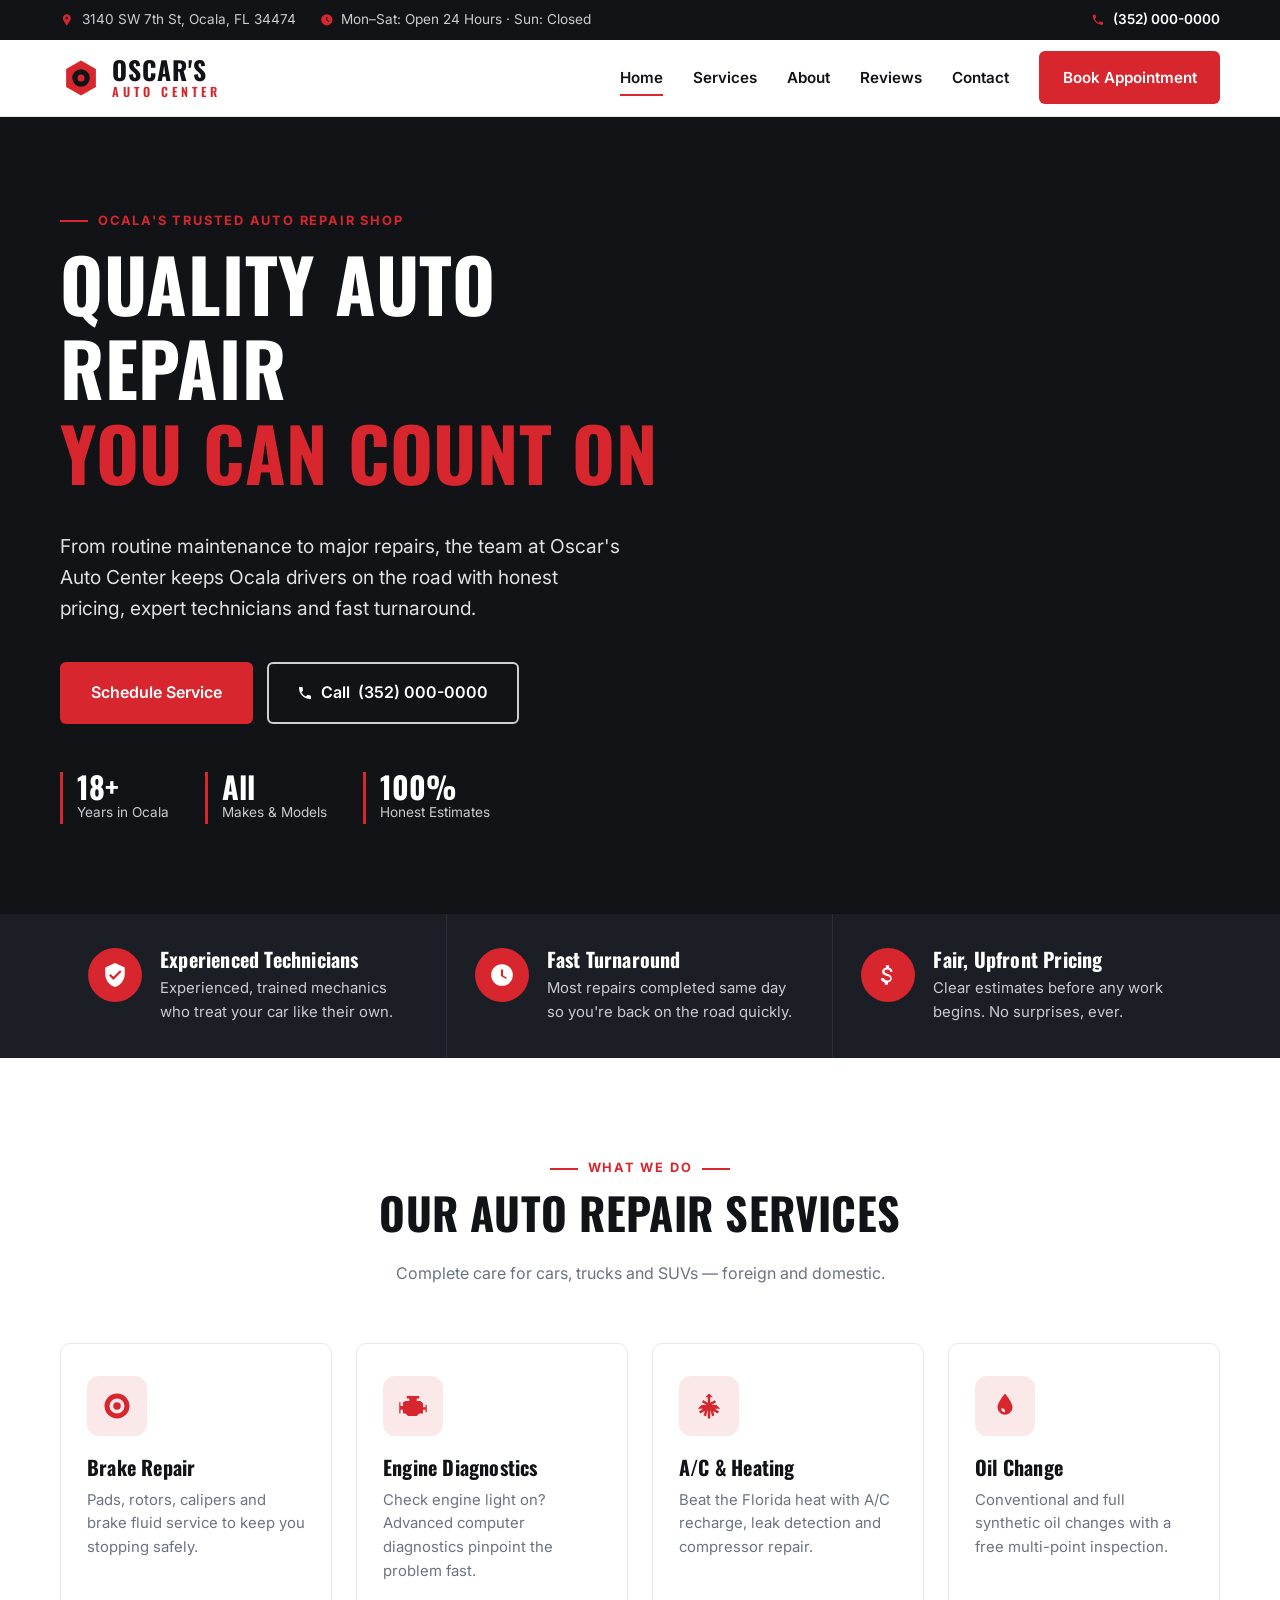
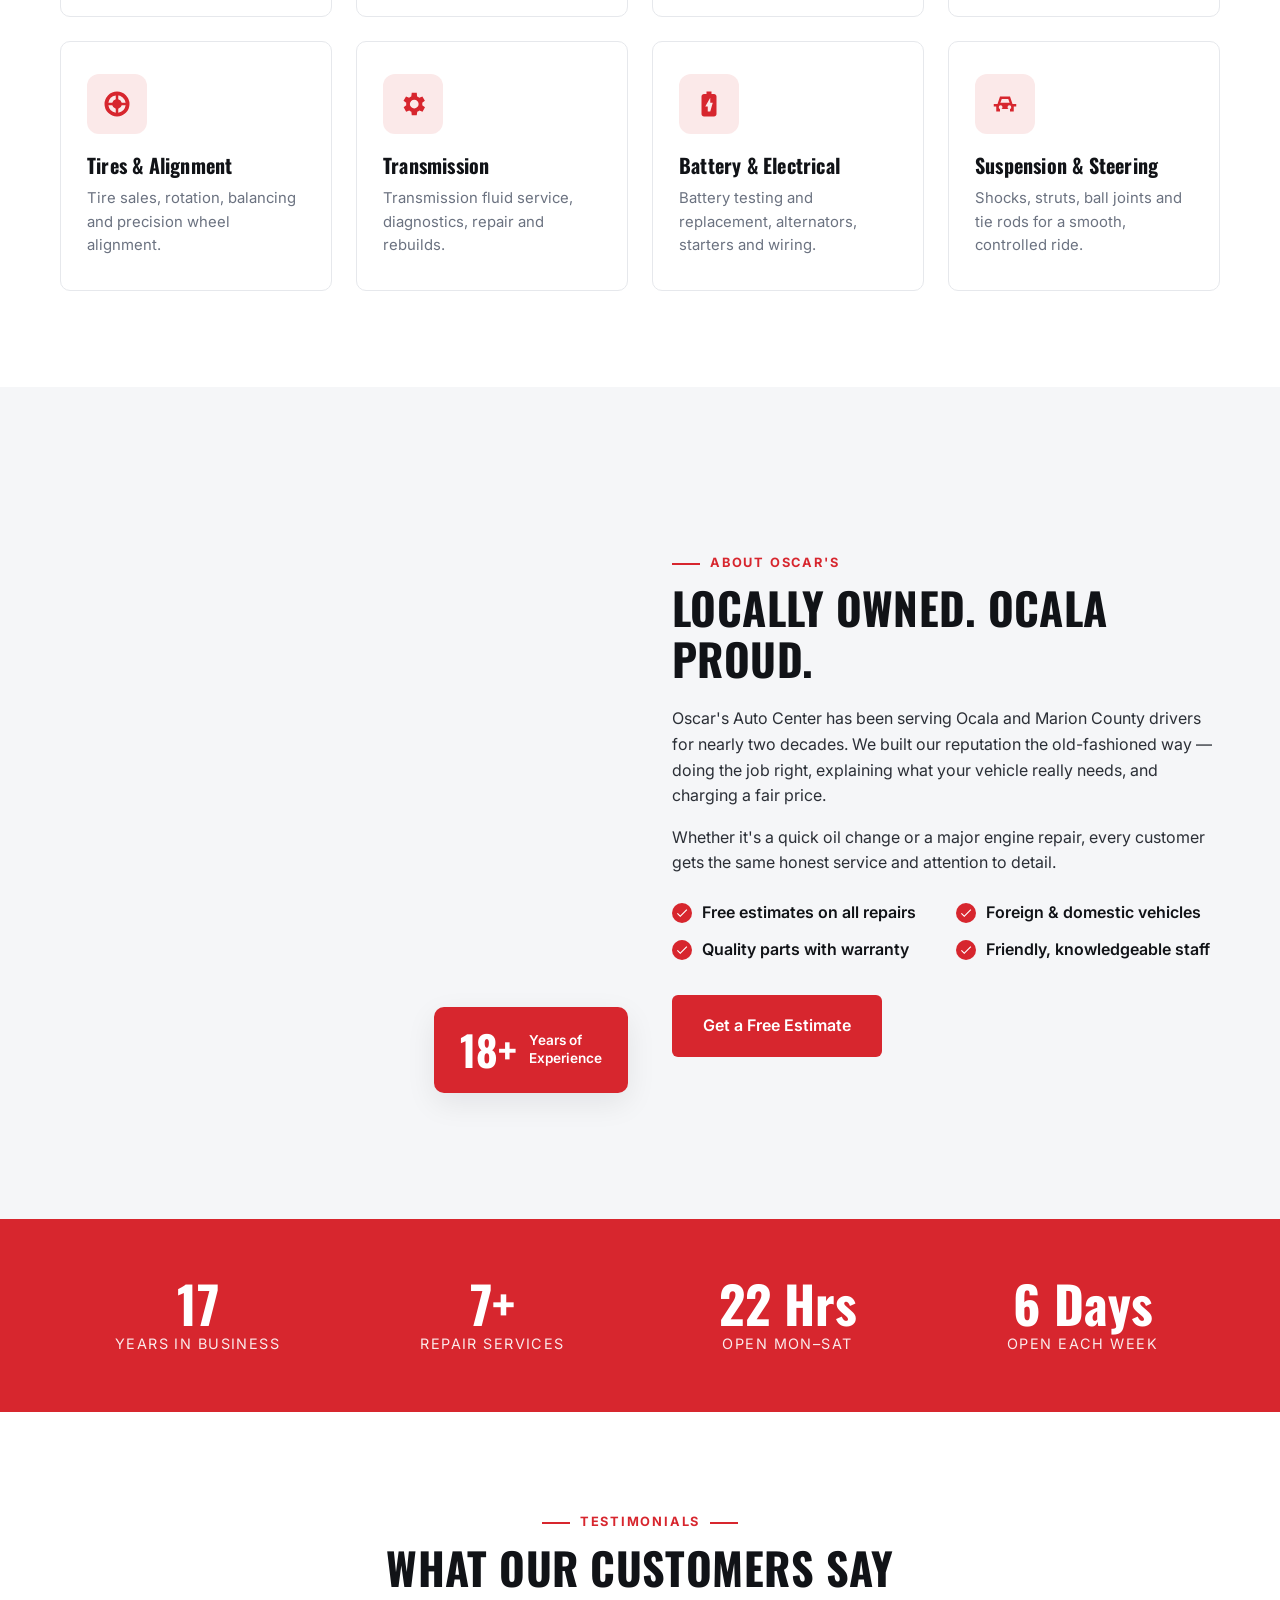
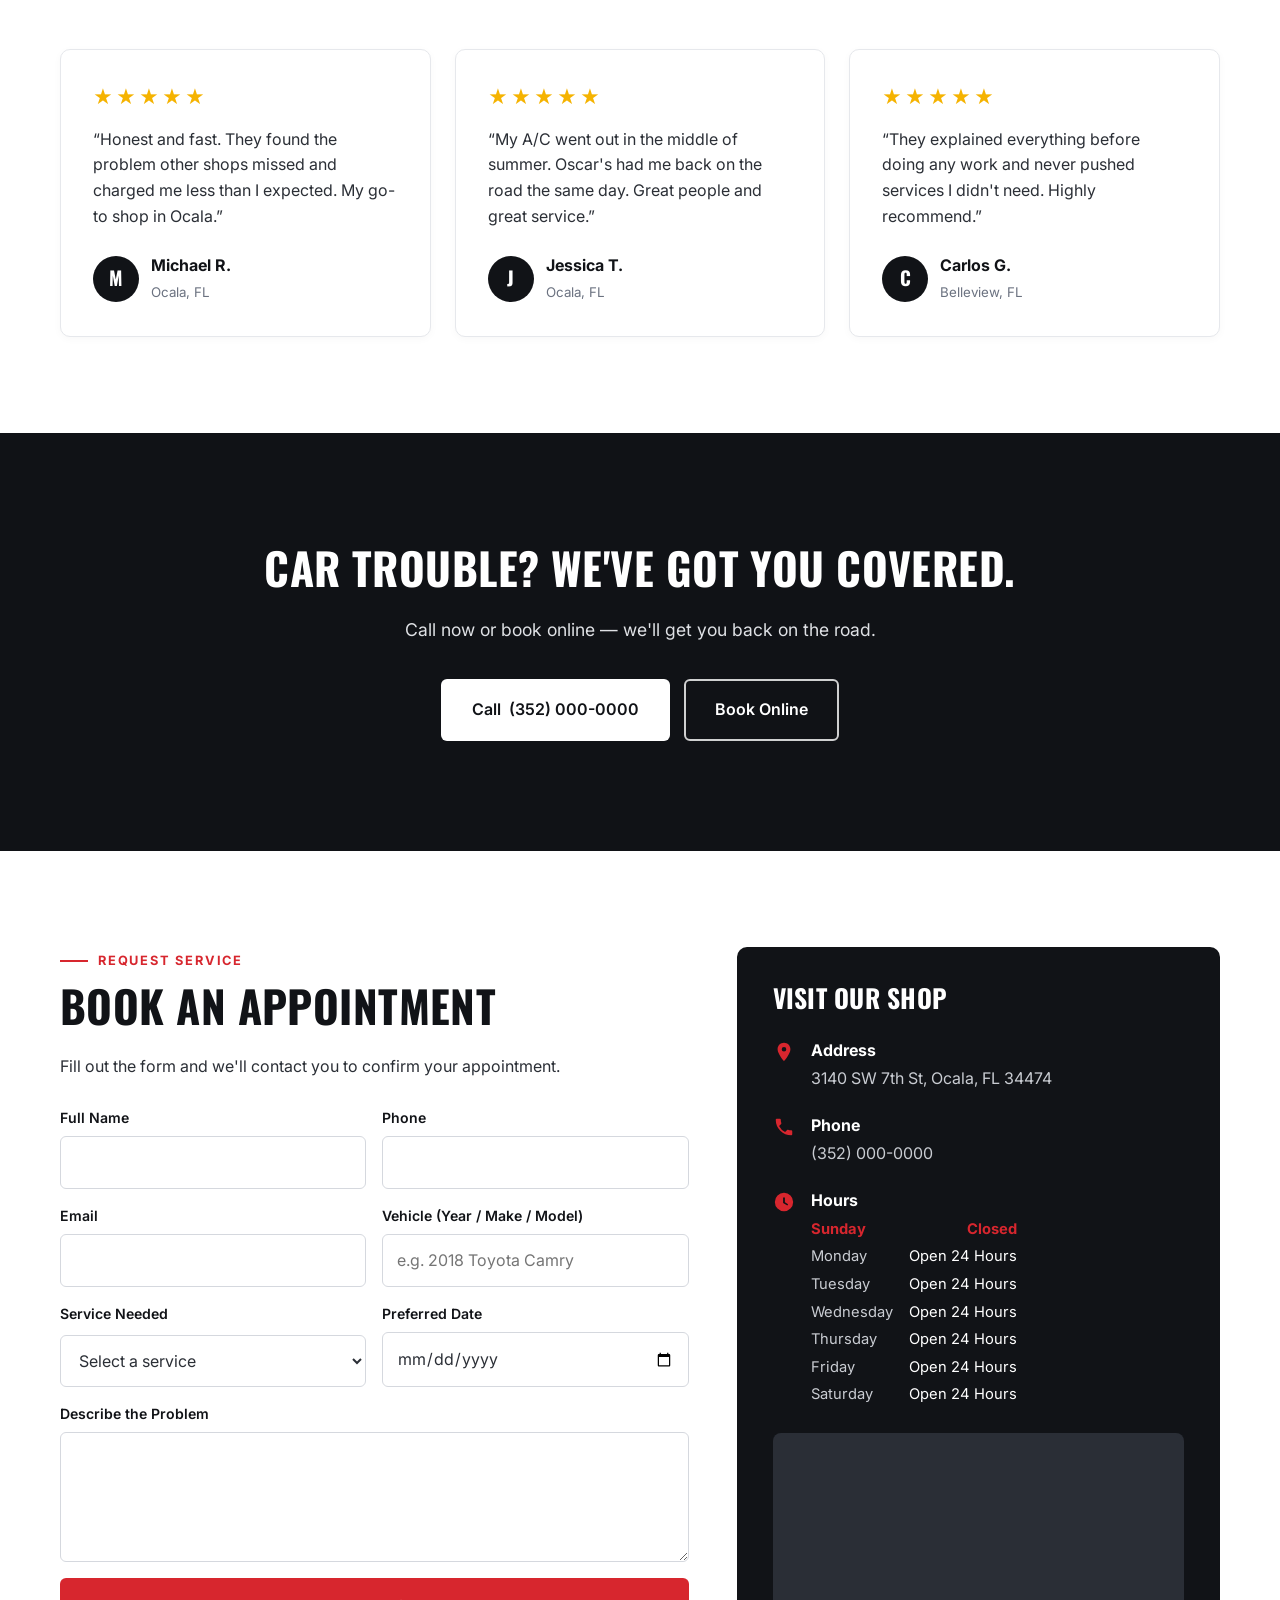
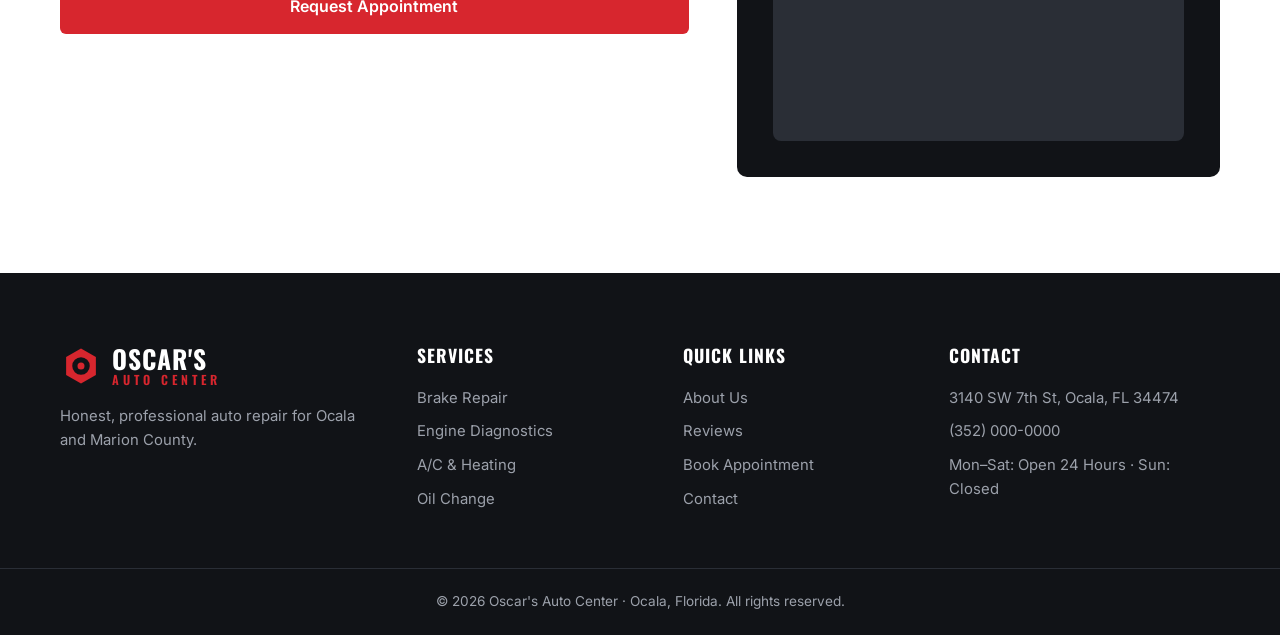
==== index.html @ 6bc4ceda "Add Oscar's Auto Center website Co-Authored-By: Claude Opus 5.5 <noreply@anthropic.com> Claude-Sessi" ====
<!doctype html>
<html lang="en">
<head>
  <meta charset="utf-8">
  <meta name="viewport" content="width=device-width, initial-scale=1, viewport-fit=cover">
  <title>Oscar's Auto Center | Auto Repair in Ocala, FL</title>
  <meta name="description" content="Oscar's Auto Center is Ocala, Florida's trusted auto repair shop. Brakes, engine diagnostics, A/C, oil changes, tires, transmissions and more. Honest pricing, fast turnaround.">
  <meta name="theme-color" content="#111317">
  <meta property="og:title" content="Oscar's Auto Center | Auto Repair in Ocala, FL">
  <meta property="og:description" content="Honest, fast, professional auto repair in Ocala, Florida.">
  <meta property="og:type" content="website">
  <link rel="icon" href="favicon.svg" type="image/svg+xml">
  <link rel="preconnect" href="https://fonts.googleapis.com">
  <link rel="preconnect" href="https://fonts.gstatic.com" crossorigin>
  <link href="https://fonts.googleapis.com/css2?family=Inter:wght@400;500;600;700&family=Oswald:wght@500;600;700&display=swap" rel="stylesheet">
  <link rel="stylesheet" href="styles.css">
</head>
<body>

  <!-- Top info bar -->
  <div class="topbar">
    <div class="container topbar__inner">
      <span class="topbar__item">
        <svg viewBox="0 0 24 24" aria-hidden="true"><path d="M12 2C8.1 2 5 5.1 5 9c0 5.2 7 13 7 13s7-7.8 7-13c0-3.9-3.1-7-7-7zm0 9.5a2.5 2.5 0 1 1 0-5 2.5 2.5 0 0 1 0 5z"/></svg>
        <span data-biz="address">3140 SW 7th St, Ocala, FL 34474</span>
      </span>
      <span class="topbar__item topbar__hours">
        <svg viewBox="0 0 24 24" aria-hidden="true"><path d="M12 2a10 10 0 1 0 0 20 10 10 0 0 0 0-20zm1 10.4 3.5 2.1-.8 1.3L11 13V7h2v5.4z"/></svg>
        <span data-biz="hoursShort">Mon–Sat: Open 24 Hours · Sun: Closed</span>
      </span>
      <a class="topbar__item topbar__phone" data-biz-href="tel" href="tel:+13520000000">
        <svg viewBox="0 0 24 24" aria-hidden="true"><path d="M6.6 10.8a15.1 15.1 0 0 0 6.6 6.6l2.2-2.2c.3-.3.7-.4 1-.2 1.1.4 2.3.6 3.6.6.6 0 1 .4 1 1V20c0 .6-.4 1-1 1A17 17 0 0 1 3 4c0-.6.4-1 1-1h3.5c.6 0 1 .4 1 1 0 1.3.2 2.5.6 3.6.1.3 0 .7-.2 1l-2.3 2.2z"/></svg>
        <span data-biz="phone">(352) 000-0000</span>
      </a>
    </div>
  </div>

  <!-- Header / Nav -->
  <header class="header" id="header">
    <div class="container header__inner">
      <a href="#home" class="logo" aria-label="Oscar's Auto Center home">
        <span class="logo__mark">
          <svg viewBox="0 0 48 48" aria-hidden="true"><path d="M24 4l17 9.8v20.4L24 44 7 34.2V13.8L24 4z" fill="currentColor"/><path d="M24 14a10 10 0 1 0 0 20 10 10 0 0 0 0-20zm0 6a4 4 0 1 1 0 8 4 4 0 0 1 0-8z" fill="#111317"/></svg>
        </span>
        <span class="logo__text">
          <strong>OSCAR'S</strong>
          <small>AUTO CENTER</small>
        </span>
      </a>

      <nav class="nav" id="nav" aria-label="Main">
        <a href="#home">Home</a>
        <a href="#services">Services</a>
        <a href="#about">About</a>
        <a href="#reviews">Reviews</a>
        <a href="#contact">Contact</a>
        <a href="#appointment" class="btn btn--primary nav__cta">Book Appointment</a>
      </nav>

      <button class="menu-toggle" id="menuToggle" aria-label="Open menu" aria-expanded="false" aria-controls="nav">
        <span></span><span></span><span></span>
      </button>
    </div>
  </header>

  <main>
    <!-- Hero -->
    <section class="hero" id="home">
      <picture class="hero__bg">
        <source media="(max-width: 640px)" srcset="https://images.unsplash.com/photo-1487754180451-c456f719a1fc?auto=format&fit=crop&w=900&h=1400&q=80 1x, https://images.unsplash.com/photo-1487754180451-c456f719a1fc?auto=format&fit=crop&w=1400&h=2100&q=80 2x">
        <img src="https://images.unsplash.com/photo-1487754180451-c456f719a1fc?auto=format&fit=crop&w=1920&q=80"
             srcset="https://images.unsplash.com/photo-1487754180451-c456f719a1fc?auto=format&fit=crop&w=1280&q=80 1280w, https://images.unsplash.com/photo-1487754180451-c456f719a1fc?auto=format&fit=crop&w=1920&q=80 1920w, https://images.unsplash.com/photo-1487754180451-c456f719a1fc?auto=format&fit=crop&w=2560&q=80 2560w"
             sizes="100vw" alt="Mechanic working on a car at Oscar's Auto Center" fetchpriority="high">
      </picture>
      <div class="hero__overlay"></div>
      <div class="container hero__content">
        <p class="eyebrow">Ocala's Trusted Auto Repair Shop</p>
        <h1>Quality Auto Repair<br><span>You Can Count On</span></h1>
        <p class="hero__lead">From routine maintenance to major repairs, the team at Oscar's Auto Center keeps Ocala drivers on the road with honest pricing, expert technicians and fast turnaround.</p>
        <div class="hero__actions">
          <a href="#appointment" class="btn btn--primary btn--lg">Schedule Service</a>
          <a href="tel:+13520000000" data-biz-href="tel" class="btn btn--outline btn--lg">
            <svg viewBox="0 0 24 24" aria-hidden="true"><path d="M6.6 10.8a15.1 15.1 0 0 0 6.6 6.6l2.2-2.2c.3-.3.7-.4 1-.2 1.1.4 2.3.6 3.6.6.6 0 1 .4 1 1V20c0 .6-.4 1-1 1A17 17 0 0 1 3 4c0-.6.4-1 1-1h3.5c.6 0 1 .4 1 1 0 1.3.2 2.5.6 3.6.1.3 0 .7-.2 1l-2.3 2.2z"/></svg>
            Call <span data-biz="phone">(352) 000-0000</span>
          </a>
        </div>
        <ul class="hero__badges">
          <li><strong>18+</strong><span>Years in Ocala</span></li>
          <li><strong>All</strong><span>Makes &amp; Models</span></li>
          <li><strong>100%</strong><span>Honest Estimates</span></li>
        </ul>
      </div>
    </section>

    <!-- Feature strip -->
    <section class="features">
      <div class="container features__grid">
        <div class="feature">
          <div class="feature__icon"><svg viewBox="0 0 24 24"><path d="M12 1 3 5v6c0 5.5 3.8 10.7 9 12 5.2-1.3 9-6.5 9-12V5l-9-4zm-1.5 15.5-4-4 1.4-1.4 2.6 2.6 6.1-6.1 1.4 1.4-7.5 7.5z"/></svg></div>
          <div><h3>Experienced Technicians</h3><p>Experienced, trained mechanics who treat your car like their own.</p></div>
        </div>
        <div class="feature">
          <div class="feature__icon"><svg viewBox="0 0 24 24"><path d="M12 2a10 10 0 1 0 0 20 10 10 0 0 0 0-20zm1 10.4 3.5 2.1-.8 1.3L11 13V7h2v5.4z"/></svg></div>
          <div><h3>Fast Turnaround</h3><p>Most repairs completed same day so you're back on the road quickly.</p></div>
        </div>
        <div class="feature">
          <div class="feature__icon"><svg viewBox="0 0 24 24"><path d="M11.8 10.9c-2.3-.6-3-1.2-3-2.1 0-1.1 1-1.9 2.7-1.9 1.8 0 2.4.8 2.5 2.1h2.2c-.1-1.7-1.1-3.3-3.2-3.8V3h-3v2.2c-1.9.4-3.5 1.7-3.5 3.6 0 2.3 1.9 3.5 4.7 4.1 2.5.6 3 1.5 3 2.4 0 .7-.5 1.8-2.7 1.8-2.1 0-2.9-.9-3-2.1H5.3c.1 2.2 1.8 3.5 3.7 3.9V21h3v-2.1c1.9-.4 3.5-1.5 3.5-3.6 0-2.8-2.4-3.8-4.7-4.4z"/></svg></div>
          <div><h3>Fair, Upfront Pricing</h3><p>Clear estimates before any work begins. No surprises, ever.</p></div>
        </div>
      </div>
    </section>

    <!-- Services -->
    <section class="section" id="services">
      <div class="container">
        <div class="section__head">
          <p class="eyebrow">What We Do</p>
          <h2>Our Auto Repair Services</h2>
          <p>Complete care for cars, trucks and SUVs — foreign and domestic.</p>
        </div>

        <div class="services">
          <article class="service">
            <div class="service__icon"><svg viewBox="0 0 24 24"><path d="M12 2a10 10 0 1 0 0 20 10 10 0 0 0 0-20zm0 4a6 6 0 1 1 0 12 6 6 0 0 1 0-12zm0 3a3 3 0 1 0 0 6 3 3 0 0 0 0-6z"/></svg></div>
            <h3>Brake Repair</h3>
            <p>Pads, rotors, calipers and brake fluid service to keep you stopping safely.</p>
          </article>
          <article class="service">
            <div class="service__icon"><svg viewBox="0 0 24 24"><path d="M7 4h10v2h-2v2h3l2 2v3h2v-2h1v6h-1v-2h-2v3h-3l-2 2H8l-2-2H4v-3H2v3H1V9h1v3h2V9l2-1h3V6H7V4z"/></svg></div>
            <h3>Engine Diagnostics</h3>
            <p>Check engine light on? Advanced computer diagnostics pinpoint the problem fast.</p>
          </article>
          <article class="service">
            <div class="service__icon"><svg viewBox="0 0 24 24"><path d="M12 2 9 5h2v4.3L7.3 7.2 6.3 9l3.7 2.1H6l-3 3h4.3L4 16.3l1 1.7 3.7-2.1-1 3.7 1.9.5 1.4-5.2V22h2v-7.1l1.4 5.2 1.9-.5-1-3.7 3.7 2.1 1-1.7-3.3-2.2H21l-3-3h-4l3.7-2.1-1-1.7L13 9.3V5h2l-3-3z"/></svg></div>
            <h3>A/C &amp; Heating</h3>
            <p>Beat the Florida heat with A/C recharge, leak detection and compressor repair.</p>
          </article>
          <article class="service">
            <div class="service__icon"><svg viewBox="0 0 24 24"><path d="M12 2s-6 7-6 11a6 6 0 0 0 12 0c0-4-6-11-6-11zm0 15a3 3 0 0 1-3-3h2a1 1 0 0 0 1 1v2z"/></svg></div>
            <h3>Oil Change</h3>
            <p>Conventional and full synthetic oil changes with a free multi-point inspection.</p>
          </article>
          <article class="service">
            <div class="service__icon"><svg viewBox="0 0 24 24"><path d="M12 2a10 10 0 1 0 0 20 10 10 0 0 0 0-20zm0 3a7 7 0 0 1 6.9 6h-3.1a4 4 0 0 0-2.8-2.8V5.1L12 5zm-1 .1v3.1A4 4 0 0 0 8.2 11H5.1A7 7 0 0 1 11 5.1zM5.1 13h3.1a4 4 0 0 0 2.8 2.8v3.1A7 7 0 0 1 5.1 13zm7.9 5.9v-3.1a4 4 0 0 0 2.8-2.8h3.1a7 7 0 0 1-5.9 5.9z"/></svg></div>
            <h3>Tires &amp; Alignment</h3>
            <p>Tire sales, rotation, balancing and precision wheel alignment.</p>
          </article>
          <article class="service">
            <div class="service__icon"><svg viewBox="0 0 24 24"><path d="M19.4 13a7.6 7.6 0 0 0 0-2l2.1-1.6-2-3.5-2.5 1a7.4 7.4 0 0 0-1.7-1L15 3h-4l-.4 2.9c-.6.3-1.2.6-1.7 1l-2.5-1-2 3.5L6.6 11a7.6 7.6 0 0 0 0 2l-2.1 1.6 2 3.5 2.5-1c.5.4 1.1.7 1.7 1L11 21h4l.4-2.9c.6-.3 1.2-.6 1.7-1l2.5 1 2-3.5-2.2-1.6zM13 15.5a3.5 3.5 0 1 1 0-7 3.5 3.5 0 0 1 0 7z"/></svg></div>
            <h3>Transmission</h3>
            <p>Transmission fluid service, diagnostics, repair and rebuilds.</p>
          </article>
          <article class="service">
            <div class="service__icon"><svg viewBox="0 0 24 24"><path d="M16 4h-2V2h-4v2H8C6.9 4 6 4.9 6 6v14c0 1.1.9 2 2 2h8c1.1 0 2-.9 2-2V6c0-1.1-.9-2-2-2zm-3 14h-2v-4H9l4-7v4h2l-2 7z"/></svg></div>
            <h3>Battery &amp; Electrical</h3>
            <p>Battery testing and replacement, alternators, starters and wiring.</p>
          </article>
          <article class="service">
            <div class="service__icon"><svg viewBox="0 0 24 24"><path d="M3 12h3l2-6h8l2 6h3v2h-2v4h-3v-2H8v2H5v-4H3v-2zm5.5 1a1.5 1.5 0 1 0 0 3 1.5 1.5 0 0 0 0-3zm7 0a1.5 1.5 0 1 0 0 3 1.5 1.5 0 0 0 0-3zM9.4 8 8.3 11h7.4l-1.1-3H9.4z"/></svg></div>
            <h3>Suspension &amp; Steering</h3>
            <p>Shocks, struts, ball joints and tie rods for a smooth, controlled ride.</p>
          </article>
        </div>
      </div>
    </section>

    <!-- About -->
    <section class="section section--dark" id="about">
      <div class="container about">
        <div class="about__media">
          <img src="https://images.unsplash.com/photo-1486262715619-67b85e0b08d3?auto=format&fit=crop&w=1200&h=1400&q=80"
               srcset="https://images.unsplash.com/photo-1486262715619-67b85e0b08d3?auto=format&fit=crop&w=700&h=820&q=80 700w, https://images.unsplash.com/photo-1486262715619-67b85e0b08d3?auto=format&fit=crop&w=1200&h=1400&q=80 1200w"
               sizes="(max-width: 900px) 100vw, 50vw" alt="Technician inspecting an engine" loading="lazy" width="1200" height="1400">
          <div class="about__badge"><strong>18+</strong><span>Years of<br>Experience</span></div>
        </div>
        <div class="about__text">
          <p class="eyebrow">About Oscar's</p>
          <h2>Locally Owned. Ocala Proud.</h2>
          <p>Oscar's Auto Center has been serving Ocala and Marion County drivers for nearly two decades. We built our reputation the old-fashioned way — doing the job right, explaining what your vehicle really needs, and charging a fair price.</p>
          <p>Whether it's a quick oil change or a major engine repair, every customer gets the same honest service and attention to detail.</p>
          <ul class="checklist">
            <li>Free estimates on all repairs</li>
            <li>Foreign &amp; domestic vehicles</li>
            <li>Quality parts with warranty</li>
            <li>Friendly, knowledgeable staff</li>
          </ul>
          <a href="#appointment" class="btn btn--primary btn--lg">Get a Free Estimate</a>
        </div>
      </div>
    </section>

    <!-- Stats -->
    <section class="stats">
      <div class="container stats__grid">
        <div class="stat"><strong data-count="18">0</strong><span>Years in Business</span></div>
        <div class="stat"><strong data-count="8" data-suffix="+">0</strong><span>Repair Services</span></div>
        <div class="stat"><strong data-count="24" data-suffix=" Hrs">0</strong><span>Open Mon–Sat</span></div>
        <div class="stat"><strong data-count="6" data-suffix=" Days">0</strong><span>Open Each Week</span></div>
      </div>
    </section>

    <!-- Reviews -->
    <section class="section" id="reviews">
      <div class="container">
        <div class="section__head">
          <p class="eyebrow">Testimonials</p>
          <h2>What Our Customers Say</h2>
        </div>
        <!-- PLACEHOLDER REVIEWS: replace with real customer reviews (e.g. copied from Google) before launch -->
        <div class="reviews">
          <figure class="review">
            <div class="stars" aria-label="5 out of 5 stars">★★★★★</div>
            <blockquote>“Honest and fast. They found the problem other shops missed and charged me less than I expected. My go-to shop in Ocala.”</blockquote>
            <figcaption><span class="avatar">M</span><div><strong>Michael R.</strong><small>Ocala, FL</small></div></figcaption>
          </figure>
          <figure class="review">
            <div class="stars" aria-label="5 out of 5 stars">★★★★★</div>
            <blockquote>“My A/C went out in the middle of summer. Oscar's had me back on the road the same day. Great people and great service.”</blockquote>
            <figcaption><span class="avatar">J</span><div><strong>Jessica T.</strong><small>Ocala, FL</small></div></figcaption>
          </figure>
          <figure class="review">
            <div class="stars" aria-label="5 out of 5 stars">★★★★★</div>
            <blockquote>“They explained everything before doing any work and never pushed services I didn't need. Highly recommend.”</blockquote>
            <figcaption><span class="avatar">C</span><div><strong>Carlos G.</strong><small>Belleview, FL</small></div></figcaption>
          </figure>
        </div>
      </div>
    </section>

    <!-- CTA banner -->
    <section class="cta">
      <img class="cta__bg" src="https://images.unsplash.com/photo-1503376780353-7e6692767b70?auto=format&fit=crop&w=1920&q=80"
           srcset="https://images.unsplash.com/photo-1503376780353-7e6692767b70?auto=format&fit=crop&w=800&h=900&q=80 800w, https://images.unsplash.com/photo-1503376780353-7e6692767b70?auto=format&fit=crop&w=1920&q=80 1920w"
           sizes="100vw" alt="" loading="lazy">
      <div class="cta__overlay"></div>
      <div class="container cta__content">
        <h2>Car Trouble? We've Got You Covered.</h2>
        <p>Call now or book online — we'll get you back on the road.</p>
        <div class="hero__actions">
          <a href="tel:+13520000000" data-biz-href="tel" class="btn btn--light btn--lg">Call <span data-biz="phone">(352) 000-0000</span></a>
          <a href="#appointment" class="btn btn--outline btn--lg">Book Online</a>
        </div>
      </div>
    </section>

    <!-- Appointment + Contact -->
    <section class="section" id="appointment">
      <div class="container contact">
        <div class="contact__form-wrap">
          <p class="eyebrow">Request Service</p>
          <h2>Book an Appointment</h2>
          <p>Fill out the form and we'll contact you to confirm your appointment.</p>
          <form class="form" id="apptForm" novalidate>
            <div class="form__row">
              <label>Full Name<input type="text" name="name" autocomplete="name" required></label>
              <label>Phone<input type="tel" name="phone" autocomplete="tel" inputmode="tel" required></label>
            </div>
            <div class="form__row">
              <label>Email<input type="email" name="email" autocomplete="email"></label>
              <label>Vehicle (Year / Make / Model)<input type="text" name="vehicle" placeholder="e.g. 2018 Toyota Camry"></label>
            </div>
            <div class="form__row">
              <label>Service Needed
                <select name="service" required>
                  <option value="">Select a service</option>
                  <option>Brake Repair</option>
                  <option>Engine Diagnostics</option>
                  <option>A/C &amp; Heating</option>
                  <option>Oil Change</option>
                  <option>Tires &amp; Alignment</option>
                  <option>Transmission</option>
                  <option>Battery &amp; Electrical</option>
                  <option>Suspension &amp; Steering</option>
                  <option>Other</option>
                </select>
              </label>
              <label>Preferred Date<input type="date" name="date"></label>
            </div>
            <label>Describe the Problem<textarea name="message" rows="4"></textarea></label>
            <button type="submit" class="btn btn--primary btn--lg btn--block">Request Appointment</button>
            <p class="form__note" id="formNote" role="status"></p>
          </form>
        </div>

        <aside class="contact__info" id="contact">
          <h3>Visit Our Shop</h3>
          <ul class="info-list">
            <li>
              <svg viewBox="0 0 24 24" aria-hidden="true"><path d="M12 2C8.1 2 5 5.1 5 9c0 5.2 7 13 7 13s7-7.8 7-13c0-3.9-3.1-7-7-7zm0 9.5a2.5 2.5 0 1 1 0-5 2.5 2.5 0 0 1 0 5z"/></svg>
              <div><strong>Address</strong><a data-biz-href="map" href="https://maps.google.com/?q=3140+SW+7th+St+Ocala+FL+34474" target="_blank" rel="noopener"><span data-biz="address">3140 SW 7th St, Ocala, FL 34474</span></a></div>
            </li>
            <li>
              <svg viewBox="0 0 24 24" aria-hidden="true"><path d="M6.6 10.8a15.1 15.1 0 0 0 6.6 6.6l2.2-2.2c.3-.3.7-.4 1-.2 1.1.4 2.3.6 3.6.6.6 0 1 .4 1 1V20c0 .6-.4 1-1 1A17 17 0 0 1 3 4c0-.6.4-1 1-1h3.5c.6 0 1 .4 1 1 0 1.3.2 2.5.6 3.6.1.3 0 .7-.2 1l-2.3 2.2z"/></svg>
              <div><strong>Phone</strong><a data-biz-href="tel" href="tel:+13520000000"><span data-biz="phone">(352) 000-0000</span></a></div>
            </li>
            <li>
              <svg viewBox="0 0 24 24" aria-hidden="true"><path d="M12 2a10 10 0 1 0 0 20 10 10 0 0 0 0-20zm1 10.4 3.5 2.1-.8 1.3L11 13V7h2v5.4z"/></svg>
              <div>
                <strong>Hours</strong>
                <table class="hours" id="hoursTable"></table>
              </div>
            </li>
          </ul>
          <div class="map">
            <iframe id="mapFrame" title="Map to Oscar's Auto Center" loading="lazy" referrerpolicy="no-referrer-when-downgrade"
              src="https://maps.google.com/maps?q=3140%20SW%207th%20St%2C%20Ocala%2C%20FL%2034474&z=15&output=embed"></iframe>
          </div>
        </aside>
      </div>
    </section>
  </main>

  <footer class="footer">
    <div class="container footer__grid">
      <div>
        <a href="#home" class="logo logo--footer">
          <span class="logo__mark"><svg viewBox="0 0 48 48" aria-hidden="true"><path d="M24 4l17 9.8v20.4L24 44 7 34.2V13.8L24 4z" fill="currentColor"/><path d="M24 14a10 10 0 1 0 0 20 10 10 0 0 0 0-20zm0 6a4 4 0 1 1 0 8 4 4 0 0 1 0-8z" fill="#111317"/></svg></span>
          <span class="logo__text"><strong>OSCAR'S</strong><small>AUTO CENTER</small></span>
        </a>
        <p>Honest, professional auto repair for Ocala and Marion County.</p>
      </div>
      <div>
        <h4>Services</h4>
        <ul>
          <li><a href="#services">Brake Repair</a></li>
          <li><a href="#services">Engine Diagnostics</a></li>
          <li><a href="#services">A/C &amp; Heating</a></li>
          <li><a href="#services">Oil Change</a></li>
        </ul>
      </div>
      <div>
        <h4>Quick Links</h4>
        <ul>
          <li><a href="#about">About Us</a></li>
          <li><a href="#reviews">Reviews</a></li>
          <li><a href="#appointment">Book Appointment</a></li>
          <li><a href="#contact">Contact</a></li>
        </ul>
      </div>
      <div>
        <h4>Contact</h4>
        <ul>
          <li><span data-biz="address">3140 SW 7th St, Ocala, FL 34474</span></li>
          <li><a data-biz-href="tel" href="tel:+13520000000"><span data-biz="phone">(352) 000-0000</span></a></li>
          <li><span data-biz="hoursShort">Mon–Sat: Open 24 Hours · Sun: Closed</span></li>
        </ul>
      </div>
    </div>
    <div class="footer__bottom">
      <div class="container">© <span id="year"></span> Oscar's Auto Center · Ocala, Florida. All rights reserved.</div>
    </div>
  </footer>

  <!-- Mobile sticky action bar -->
  <div class="mobile-bar">
    <a href="tel:+13520000000" data-biz-href="tel" class="mobile-bar__btn mobile-bar__btn--call">
      <svg viewBox="0 0 24 24" aria-hidden="true"><path d="M6.6 10.8a15.1 15.1 0 0 0 6.6 6.6l2.2-2.2c.3-.3.7-.4 1-.2 1.1.4 2.3.6 3.6.6.6 0 1 .4 1 1V20c0 .6-.4 1-1 1A17 17 0 0 1 3 4c0-.6.4-1 1-1h3.5c.6 0 1 .4 1 1 0 1.3.2 2.5.6 3.6.1.3 0 .7-.2 1l-2.3 2.2z"/></svg>
      Call Now
    </a>
    <a href="#appointment" class="mobile-bar__btn mobile-bar__btn--book">Book Service</a>
  </div>

  <script src="script.js"></script>
</body>
</html>
---- styles.css ----
:root {
  --red: #d7262e;
  --red-dark: #b01c23;
  --ink: #111317;
  --ink-2: #1b1e24;
  --ink-3: #2a2e36;
  --text: #2b2f36;
  --muted: #6b7280;
  --line: #e6e8ec;
  --bg: #ffffff;
  --bg-alt: #f5f6f8;
  --radius: 10px;
  --shadow: 0 10px 30px rgba(17, 19, 23, .08);
  --font: "Inter", system-ui, -apple-system, "Segoe UI", Roboto, sans-serif;
  --display: "Oswald", "Arial Narrow", Impact, sans-serif;
  --header-h: 76px;
}

*, *::before, *::after { box-sizing: border-box; }
html { scroll-behavior: smooth; scroll-padding-top: var(--header-h); -webkit-text-size-adjust: 100%; }
body { margin: 0; font-family: var(--font); color: var(--text); background: var(--bg); line-height: 1.6; font-size: 16px; overflow-x: hidden; }
img { display: block; max-width: 100%; height: auto; }
a { color: inherit; text-decoration: none; }
h1, h2, h3, h4 { font-family: var(--display); color: var(--ink); line-height: 1.15; margin: 0 0 .5em; letter-spacing: .01em; }
h2 { font-size: clamp(1.9rem, 4vw, 2.75rem); text-transform: uppercase; }
h3 { font-size: 1.25rem; }
p { margin: 0 0 1em; }
svg { width: 1em; height: 1em; fill: currentColor; flex-shrink: 0; }

.container { width: 100%; max-width: 1200px; margin: 0 auto; padding: 0 20px; }

/* Buttons */
.btn { display: inline-flex; align-items: center; justify-content: center; gap: .5em; padding: .8em 1.4em; border-radius: 6px; font-weight: 600; font-size: .95rem; border: 2px solid transparent; cursor: pointer; transition: background .2s, color .2s, border-color .2s, transform .2s; white-space: nowrap; font-family: var(--font); }
.btn:hover { transform: translateY(-1px); }
.btn--lg { padding: 1em 1.8em; font-size: 1rem; }
.btn--block { width: 100%; }
.btn--primary { background: var(--red); color: #fff; }
.btn--primary:hover { background: var(--red-dark); }
.btn--outline { border-color: rgba(255,255,255,.8); color: #fff; }
.btn--outline:hover { background: #fff; color: var(--ink); }
.btn--light { background: #fff; color: var(--ink); }
.btn--light:hover { background: var(--bg-alt); }

.eyebrow { display: inline-block; color: var(--red); font-weight: 700; text-transform: uppercase; letter-spacing: .14em; font-size: .8rem; margin-bottom: .75em; }
.eyebrow::before { content: ""; display: inline-block; width: 28px; height: 2px; background: var(--red); vertical-align: middle; margin-right: 10px; }

/* Topbar */
.topbar { background: var(--ink); color: #c9ccd2; font-size: .85rem; }
.topbar__inner { display: flex; gap: 24px; align-items: center; justify-content: space-between; padding-top: 9px; padding-bottom: 9px; }
.topbar__item { display: inline-flex; align-items: center; gap: 8px; }
.topbar__item svg { color: var(--red); }
.topbar__phone { color: #fff; font-weight: 600; margin-left: auto; }

/* Header */
.header { position: sticky; top: 0; z-index: 50; background: #fff; border-bottom: 1px solid var(--line); transition: box-shadow .2s; }
.header.is-scrolled { box-shadow: 0 4px 20px rgba(0,0,0,.08); }
.header__inner { display: flex; align-items: center; justify-content: space-between; height: var(--header-h); }
.logo { display: inline-flex; align-items: center; gap: 10px; }
.logo__mark { color: var(--red); font-size: 42px; display: inline-flex; }
.logo__mark svg { width: 1em; height: 1em; }
.logo__text { display: flex; flex-direction: column; line-height: 1; font-family: var(--display); }
.logo__text strong { font-size: 1.6rem; color: var(--ink); letter-spacing: .04em; }
.logo__text small { font-size: .78rem; color: var(--red); letter-spacing: .32em; font-weight: 600; margin-top: 3px; }

.nav { display: flex; align-items: center; gap: 30px; }
.nav a:not(.btn) { font-weight: 600; font-size: .95rem; color: var(--ink); position: relative; padding: 6px 0; }
.nav a:not(.btn)::after { content: ""; position: absolute; left: 0; bottom: 0; width: 0; height: 2px; background: var(--red); transition: width .2s; }
.nav a:not(.btn):hover::after, .nav a.is-active::after { width: 100%; }

.menu-toggle { display: none; background: none; border: 0; width: 44px; height: 44px; padding: 10px; cursor: pointer; }
.menu-toggle span { display: block; height: 2px; background: var(--ink); margin: 5px 0; transition: transform .25s, opacity .25s; }
.menu-toggle[aria-expanded="true"] span:nth-child(1) { transform: translateY(7px) rotate(45deg); }
.menu-toggle[aria-expanded="true"] span:nth-child(2) { opacity: 0; }
.menu-toggle[aria-expanded="true"] span:nth-child(3) { transform: translateY(-7px) rotate(-45deg); }

/* Hero */
.hero { position: relative; min-height: min(88vh, 820px); display: flex; align-items: center; color: #fff; overflow: hidden; background: var(--ink); }
.hero__bg, .hero__bg img { position: absolute; inset: 0; width: 100%; height: 100%; }
.hero__bg img { object-fit: cover; object-position: center; color: transparent; }
.hero__overlay { position: absolute; inset: 0; background: linear-gradient(90deg, rgba(17,19,23,.92) 0%, rgba(17,19,23,.75) 45%, rgba(17,19,23,.35) 100%); }
.hero__content { position: relative; padding-top: 90px; padding-bottom: 90px; }
.hero h1 { color: #fff; font-size: clamp(2.4rem, 6.5vw, 4.6rem); text-transform: uppercase; max-width: 17ch; }
.hero h1 span { color: var(--red); }
.hero__lead { font-size: clamp(1rem, 1.6vw, 1.2rem); max-width: 560px; color: #dfe1e5; margin-bottom: 2em; }
.hero__actions { display: flex; flex-wrap: wrap; gap: 14px; }
.hero__badges { list-style: none; padding: 0; margin: 48px 0 0; display: flex; flex-wrap: wrap; gap: 36px; }
.hero__badges li { display: flex; flex-direction: column; border-left: 3px solid var(--red); padding-left: 14px; }
.hero__badges strong { font-family: var(--display); font-size: 1.9rem; line-height: 1; }
.hero__badges span { font-size: .85rem; color: #c9ccd2; }

/* Features */
.features { background: var(--ink-2); color: #c9ccd2; }
.features__grid { display: grid; grid-template-columns: repeat(3, 1fr); }
.feature { display: flex; gap: 18px; padding: 34px 28px; border-right: 1px solid var(--ink-3); }
.feature:last-child { border-right: 0; }
.feature h3 { color: #fff; margin-bottom: .3em; }
.feature p { margin: 0; font-size: .93rem; }
.feature__icon { width: 54px; height: 54px; border-radius: 50%; background: var(--red); color: #fff; display: grid; place-items: center; font-size: 26px; flex-shrink: 0; }

/* Sections */
.section { padding: 96px 0; }
.section--dark { background: var(--bg-alt); }
.section__head { text-align: center; max-width: 680px; margin: 0 auto 56px; }
.section__head .eyebrow::after { content: ""; display: inline-block; width: 28px; height: 2px; background: var(--red); vertical-align: middle; margin-left: 10px; }
.section__head p:last-child { color: var(--muted); }

/* Services */
.services { display: grid; grid-template-columns: repeat(4, 1fr); gap: 24px; }
.service { background: #fff; border: 1px solid var(--line); border-radius: var(--radius); padding: 32px 26px; transition: transform .25s, box-shadow .25s, border-color .25s; position: relative; overflow: hidden; }
.service::before { content: ""; position: absolute; left: 0; top: 0; height: 4px; width: 0; background: var(--red); transition: width .3s; }
.service:hover { transform: translateY(-6px); box-shadow: var(--shadow); border-color: transparent; }
.service:hover::before { width: 100%; }
.service__icon { width: 60px; height: 60px; border-radius: 12px; background: rgba(215, 38, 46, .1); color: var(--red); display: grid; place-items: center; font-size: 30px; margin-bottom: 20px; transition: background .25s, color .25s; }
.service:hover .service__icon { background: var(--red); color: #fff; }
.service p { color: var(--muted); font-size: .93rem; margin: 0; }

/* About */
.about { display: grid; grid-template-columns: 1fr 1fr; gap: 64px; align-items: center; }
.about__media { position: relative; }
.about__media img { border-radius: var(--radius); width: 100%; aspect-ratio: 6 / 7; object-fit: cover; box-shadow: var(--shadow); background: var(--ink-3); }
.about__badge { position: absolute; right: -20px; bottom: 30px; background: var(--red); color: #fff; padding: 22px 26px; border-radius: var(--radius); display: flex; align-items: center; gap: 12px; box-shadow: var(--shadow); }
.about__badge strong { font-family: var(--display); font-size: 2.6rem; line-height: 1; }
.about__badge span { font-size: .85rem; line-height: 1.3; font-weight: 600; }
.checklist { list-style: none; padding: 0; margin: 1.5em 0 2em; display: grid; grid-template-columns: 1fr 1fr; gap: 12px 20px; }
.checklist li { position: relative; padding-left: 30px; font-weight: 600; color: var(--ink); }
.checklist li::before { content: ""; position: absolute; left: 0; top: 3px; width: 20px; height: 20px; border-radius: 50%; background: var(--red) url("data:image/svg+xml,%3Csvg xmlns='http://www.w3.org/2000/svg' viewBox='0 0 24 24' fill='white'%3E%3Cpath d='M9 16.2 4.8 12l-1.4 1.4L9 19 21 7l-1.4-1.4z'/%3E%3C/svg%3E") center / 14px no-repeat; }

/* Stats */
.stats { background: var(--red); color: #fff; padding: 56px 0; }
.stats__grid { display: grid; grid-template-columns: repeat(4, 1fr); gap: 20px; text-align: center; }
.stat strong { display: block; font-family: var(--display); font-size: clamp(2.2rem, 5vw, 3.2rem); line-height: 1.1; }
.stat span { font-size: .9rem; text-transform: uppercase; letter-spacing: .1em; opacity: .9; }

/* Reviews */
.reviews { display: grid; grid-template-columns: repeat(3, 1fr); gap: 24px; }
.review { margin: 0; background: #fff; border: 1px solid var(--line); border-radius: var(--radius); padding: 32px; display: flex; flex-direction: column; box-shadow: 0 2px 8px rgba(0,0,0,.03); }
.stars { color: #f5b301; font-size: 1.2rem; letter-spacing: 3px; margin-bottom: 14px; }
.review blockquote { margin: 0 0 24px; font-size: 1rem; color: var(--text); flex: 1; }
.review figcaption { display: flex; align-items: center; gap: 12px; }
.review figcaption strong { display: block; color: var(--ink); }
.review figcaption small { color: var(--muted); }
.avatar { width: 46px; height: 46px; border-radius: 50%; background: var(--ink); color: #fff; display: grid; place-items: center; font-weight: 700; font-family: var(--display); font-size: 1.2rem; }

/* CTA */
.cta { position: relative; padding: 110px 0; color: #fff; text-align: center; overflow: hidden; background: var(--ink); }
.cta__bg { position: absolute; inset: 0; width: 100%; height: 100%; object-fit: cover; }
.cta__overlay { position: absolute; inset: 0; background: rgba(17,19,23,.82); }
.cta__content { position: relative; }
.cta h2 { color: #fff; }
.cta p { color: #dfe1e5; font-size: 1.1rem; margin-bottom: 2em; }
.cta .hero__actions { justify-content: center; }

/* Contact */
.contact { display: grid; grid-template-columns: 1.3fr 1fr; gap: 48px; align-items: start; }
.form { margin-top: 28px; display: grid; gap: 16px; }
.form__row { display: grid; grid-template-columns: 1fr 1fr; gap: 16px; }
.form label { display: grid; gap: 6px; font-weight: 600; font-size: .88rem; color: var(--ink); }
.form input, .form select, .form textarea { font: inherit; font-size: 16px; font-weight: 400; padding: 13px 14px; border: 1px solid #d5d8de; border-radius: 6px; background: #fff; color: var(--text); width: 100%; transition: border-color .2s, box-shadow .2s; min-height: 50px; }
.form textarea { resize: vertical; min-height: 120px; }
.form input:focus, .form select:focus, .form textarea:focus { outline: none; border-color: var(--red); box-shadow: 0 0 0 3px rgba(215,38,46,.15); }
.form .is-invalid { border-color: var(--red); }
.form__note { margin: 0; font-weight: 600; min-height: 1.5em; }
.form__note.is-ok { color: #138a43; }
.form__note.is-err { color: var(--red); }

.contact__info { background: var(--ink); color: #c9ccd2; border-radius: var(--radius); padding: 36px; position: sticky; top: calc(var(--header-h) + 20px); }
.contact__info h3 { color: #fff; font-size: 1.6rem; text-transform: uppercase; margin-bottom: 1em; }
.info-list { list-style: none; padding: 0; margin: 0 0 24px; display: grid; gap: 22px; }
.info-list li { display: flex; gap: 16px; }
.info-list li > svg { font-size: 22px; color: var(--red); margin-top: 3px; }
.info-list strong { display: block; color: #fff; margin-bottom: 2px; }
.info-list a:hover { color: #fff; }
.hours { border-collapse: collapse; font-size: .92rem; width: 100%; }
.hours td { padding: 2px 0; }
.hours td:last-child { text-align: right; padding-left: 16px; color: #fff; }
.hours tr.is-today td { color: var(--red); font-weight: 700; }
.map { border-radius: 8px; overflow: hidden; aspect-ratio: 4 / 3; background: var(--ink-3); }
.map iframe { width: 100%; height: 100%; border: 0; display: block; }

/* Footer */
.footer { background: var(--ink); color: #9ca1ab; padding-top: 72px; font-size: .93rem; }
.footer__grid { display: grid; grid-template-columns: 1.4fr 1fr 1fr 1.2fr; gap: 40px; padding-bottom: 56px; }
.footer h4 { color: #fff; font-size: 1.1rem; text-transform: uppercase; letter-spacing: .06em; margin-bottom: 1.2em; }
.footer ul { list-style: none; padding: 0; margin: 0; display: grid; gap: 10px; }
.footer a:hover { color: #fff; }
.logo--footer { margin-bottom: 18px; }
.logo--footer .logo__text strong { color: #fff; }
.footer__bottom { border-top: 1px solid var(--ink-3); padding: 22px 0; font-size: .85rem; text-align: center; }

/* Mobile sticky bar */
.mobile-bar { display: none; }

/* Reveal animation */
.reveal { opacity: 0; transform: translateY(24px); transition: opacity .6s ease, transform .6s ease; }
.reveal.is-visible { opacity: 1; transform: none; }
@media (prefers-reduced-motion: reduce) {
  html { scroll-behavior: auto; }
  .reveal { opacity: 1; transform: none; transition: none; }
}

/* ---------- Responsive ---------- */
@media (max-width: 1080px) {
  .services { grid-template-columns: repeat(2, 1fr); }
  .nav { gap: 22px; }
}

@media (max-width: 900px) {
  :root { --header-h: 68px; }
  .topbar__hours { display: none; }

  .menu-toggle { display: block; }
  .nav { position: fixed; top: var(--nav-top, var(--header-h)); left: 0; right: 0; bottom: 0; background: #fff; flex-direction: column; align-items: stretch; gap: 0; padding: 12px 20px 40px; transform: translateX(100%); transition: transform .3s ease; overflow-y: auto; visibility: hidden; }
  .nav.is-open { transform: none; visibility: visible; }
  .nav a:not(.btn) { padding: 16px 4px; border-bottom: 1px solid var(--line); font-size: 1.05rem; }
  .nav a:not(.btn)::after { display: none; }
  .nav__cta { margin-top: 20px; padding: 1em; }
  body.menu-open { overflow: hidden; }
  .header { position: sticky; }

  .features__grid { grid-template-columns: 1fr; }
  .feature { border-right: 0; border-bottom: 1px solid var(--ink-3); padding: 26px 0; }
  .feature:last-child { border-bottom: 0; }

  .about { grid-template-columns: 1fr; gap: 48px; }
  .about__media img { aspect-ratio: 4 / 3; }
  .about__badge { right: 16px; bottom: -24px; }

  .stats__grid { grid-template-columns: repeat(2, 1fr); gap: 32px 20px; }
  .reviews { grid-template-columns: 1fr; }
  .contact { grid-template-columns: 1fr; }
  .contact__info { position: static; }
  .footer__grid { grid-template-columns: 1fr 1fr; }
}

@media (max-width: 640px) {
  body { padding-bottom: 72px; }
  .container { padding: 0 16px; }
  .topbar__inner { justify-content: center; }
  .topbar__inner > .topbar__item:first-child { display: none; }
  .topbar__phone { margin-left: 0; }

  .logo__mark { font-size: 36px; }
  .logo__text strong { font-size: 1.35rem; }
  .logo__text small { font-size: .68rem; letter-spacing: .26em; }

  .hero { min-height: calc(100svh - var(--header-h) - 36px); align-items: flex-end; }
  .hero__overlay { background: linear-gradient(180deg, rgba(17,19,23,.55) 0%, rgba(17,19,23,.85) 50%, rgba(17,19,23,.96) 100%); }
  .hero__content { padding-top: 60px; padding-bottom: 48px; }
  .hero__actions { flex-direction: column; }
  .hero__actions .btn { width: 100%; }
  .hero__badges { display: grid; grid-template-columns: repeat(3, 1fr); gap: 10px; margin-top: 36px; }
  .hero__badges li { padding-left: 10px; }
  .hero__badges strong { font-size: 1.5rem; }
  .hero__badges span { font-size: .75rem; }

  .section { padding: 64px 0; }
  .section__head { margin-bottom: 36px; }
  .services { grid-template-columns: 1fr; gap: 16px; }
  .service { padding: 24px 22px; display: grid; grid-template-columns: 56px 1fr; column-gap: 18px; align-items: start; }
  .service__icon { width: 56px; height: 56px; font-size: 26px; margin: 0; grid-row: span 2; }
  .service h3 { margin-bottom: .25em; }

  .checklist { grid-template-columns: 1fr; }
  .about .btn { width: 100%; }
  .cta { padding: 72px 0; }
  .form__row { grid-template-columns: 1fr; }
  .contact__info { padding: 28px 22px; }
  .footer { padding-top: 56px; }
  .footer__grid { grid-template-columns: 1fr; gap: 32px; }

  .mobile-bar { display: grid; grid-template-columns: 1fr 1fr; position: fixed; left: 0; right: 0; bottom: 0; z-index: 60; background: var(--ink); padding: 10px 12px calc(10px + env(safe-area-inset-bottom)); gap: 10px; box-shadow: 0 -4px 20px rgba(0,0,0,.2); }
  .mobile-bar__btn { display: inline-flex; align-items: center; justify-content: center; gap: 8px; height: 50px; border-radius: 6px; font-weight: 700; color: #fff; }
  .mobile-bar__btn--call { background: var(--red); }
  .mobile-bar__btn--book { background: var(--ink-3); }
}
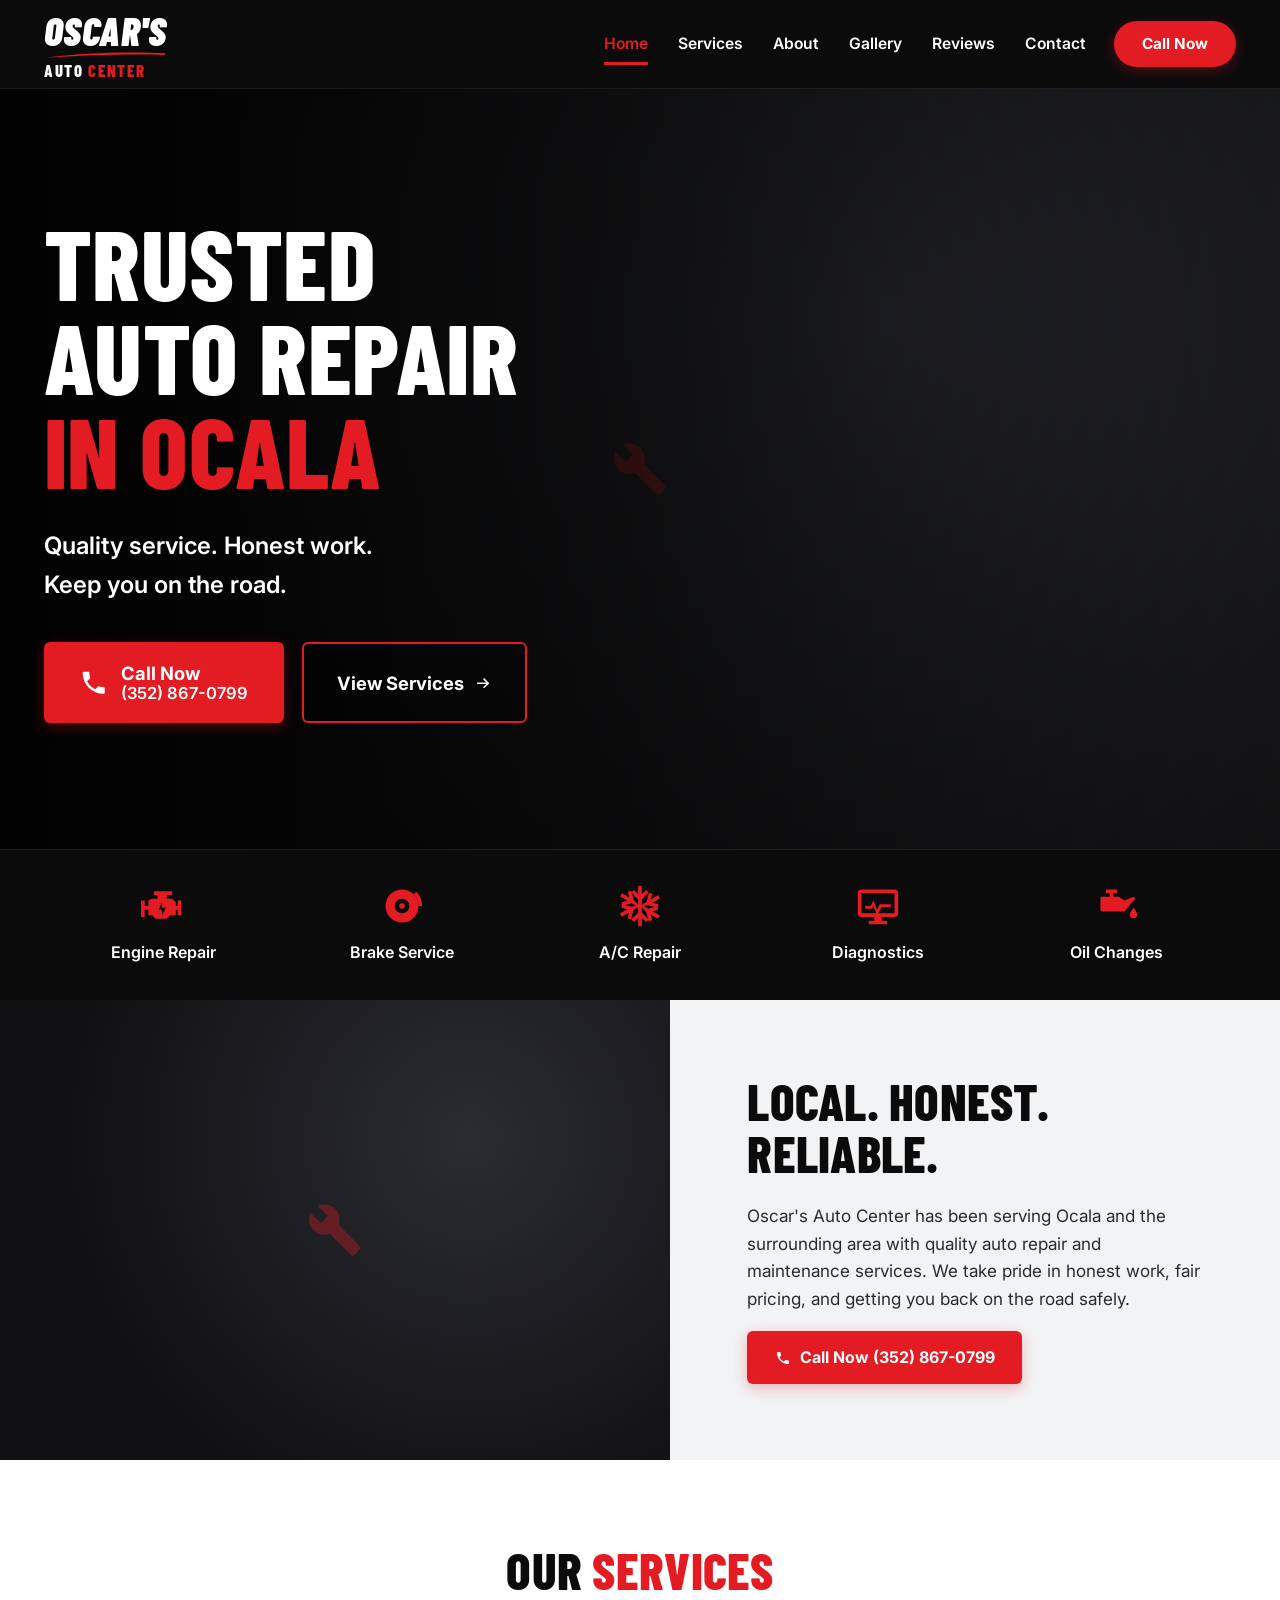
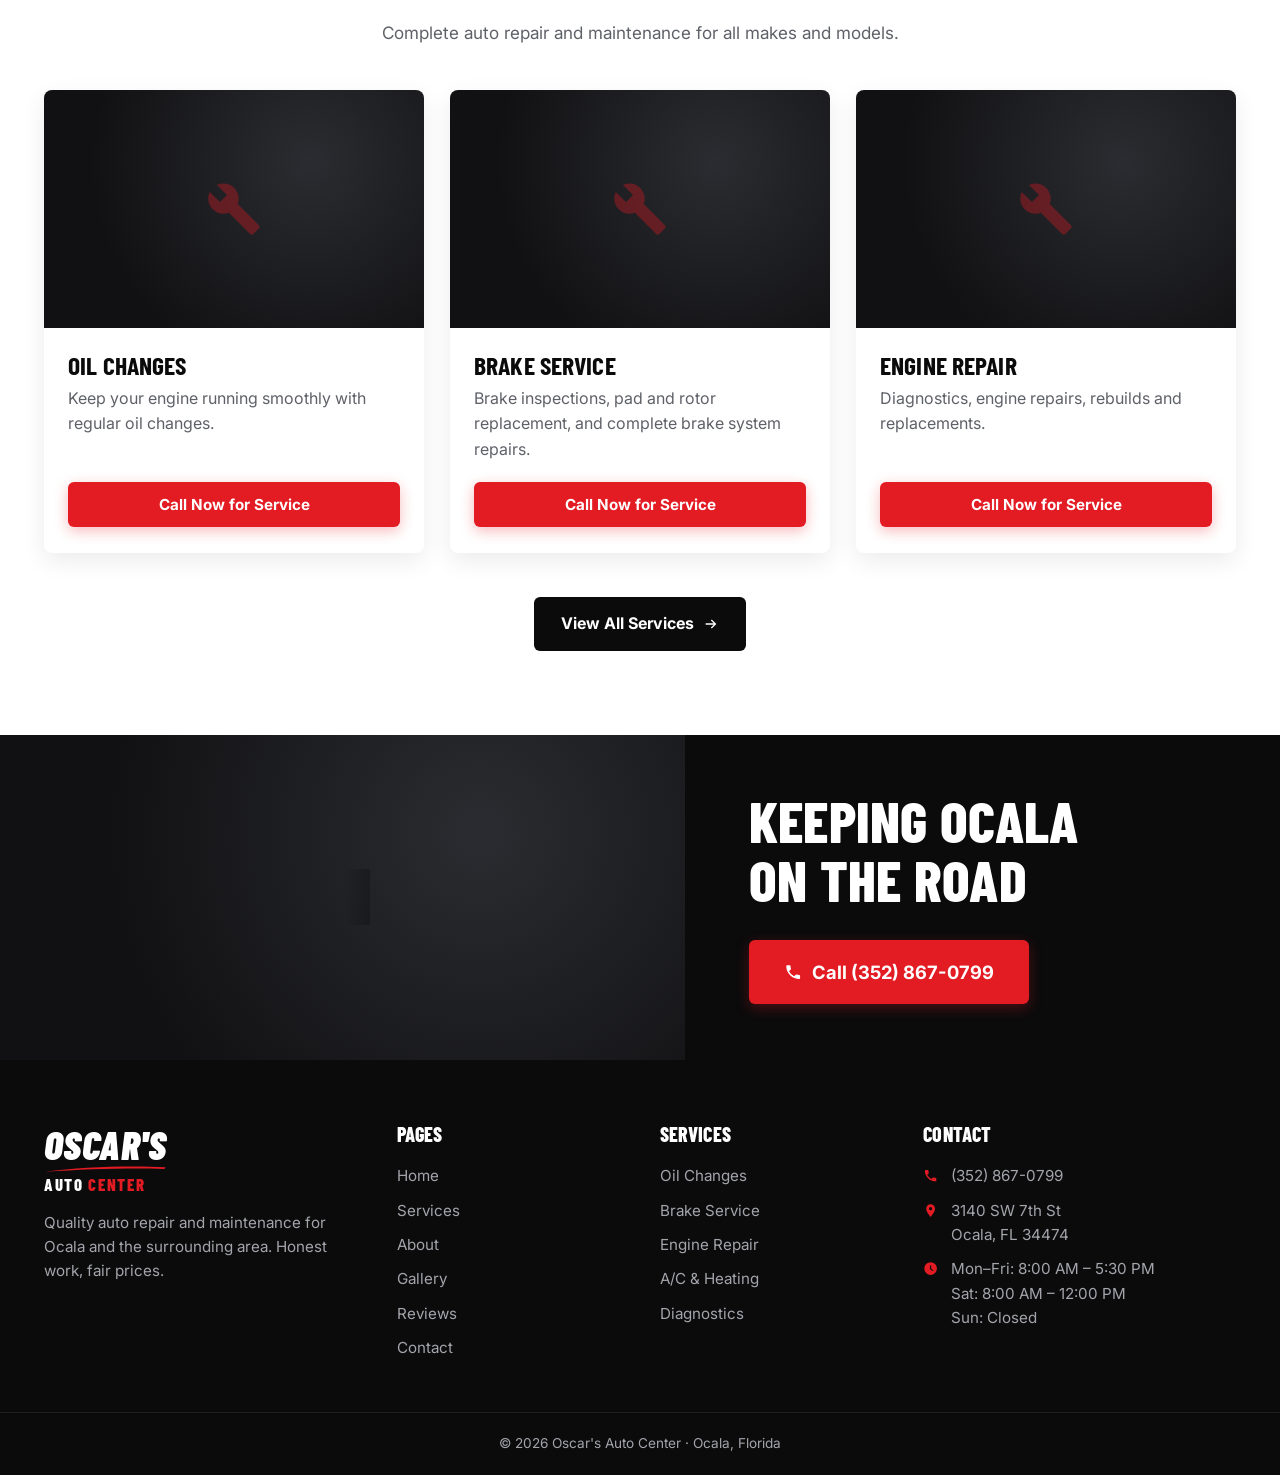
==== commit 4f1e8490: "Rebuild site as 6 pages matching the design mockups Co-Authored-By: Claude Opus 5.5 <noreply@anthrop" ====
--- a/index.html
+++ b/index.html
@@ -1,365 +1,113 @@
 <!doctype html>
 <html lang="en">
 <head>
-  <meta charset="utf-8">
-  <meta name="viewport" content="width=device-width, initial-scale=1, viewport-fit=cover">
-  <title>Oscar's Auto Center | Auto Repair in Ocala, FL</title>
-  <meta name="description" content="Oscar's Auto Center is Ocala, Florida's trusted auto repair shop. Brakes, engine diagnostics, A/C, oil changes, tires, transmissions and more. Honest pricing, fast turnaround.">
-  <meta name="theme-color" content="#111317">
-  <meta property="og:title" content="Oscar's Auto Center | Auto Repair in Ocala, FL">
-  <meta property="og:description" content="Honest, fast, professional auto repair in Ocala, Florida.">
-  <meta property="og:type" content="website">
-  <link rel="icon" href="favicon.svg" type="image/svg+xml">
-  <link rel="preconnect" href="https://fonts.googleapis.com">
-  <link rel="preconnect" href="https://fonts.gstatic.com" crossorigin>
-  <link href="https://fonts.googleapis.com/css2?family=Inter:wght@400;500;600;700&family=Oswald:wght@500;600;700&display=swap" rel="stylesheet">
-  <link rel="stylesheet" href="styles.css">
+<meta charset="utf-8">
+<meta name="viewport" content="width=device-width, initial-scale=1, viewport-fit=cover">
+<title>Oscar's Auto Center | Trusted Auto Repair in Ocala, FL</title>
+<meta name="description" content="Trusted auto repair in Ocala, FL. Engine repair, brakes, A/C, diagnostics, oil changes and more. Call Oscar's Auto Center today.">
+<meta name="theme-color" content="#0b0b0c">
+<meta property="og:title" content="Oscar's Auto Center | Trusted Auto Repair in Ocala, FL">
+<meta property="og:description" content="Trusted auto repair in Ocala, FL. Engine repair, brakes, A/C, diagnostics, oil changes and more. Call Oscar's Auto Center today.">
+<link rel="icon" href="favicon.svg" type="image/svg+xml">
+<link rel="preconnect" href="https://fonts.googleapis.com">
+<link rel="preconnect" href="https://fonts.gstatic.com" crossorigin>
+<link href="https://fonts.googleapis.com/css2?family=Barlow+Condensed:ital,wght@0,600;0,700;0,800;1,800;1,900&family=Inter:wght@400;500;600;700&display=swap" rel="stylesheet">
+<link rel="stylesheet" href="styles.css">
+<script>
+/* Use images/<name>.jpg when present, otherwise a stock photo, otherwise a styled placeholder. */
+function imgFallback(el) {
+  var f = el.getAttribute("data-fallback");
+  if (f) { el.removeAttribute("data-fallback"); el.src = f; return; }
+  el.onerror = null; el.style.visibility = "hidden";
+  if (el.parentNode) el.parentNode.classList.add("img-missing");
+}
+</script>
 </head>
 <body>
-
-  <!-- Top info bar -->
-  <div class="topbar">
-    <div class="container topbar__inner">
-      <span class="topbar__item">
-        <svg viewBox="0 0 24 24" aria-hidden="true"><path d="M12 2C8.1 2 5 5.1 5 9c0 5.2 7 13 7 13s7-7.8 7-13c0-3.9-3.1-7-7-7zm0 9.5a2.5 2.5 0 1 1 0-5 2.5 2.5 0 0 1 0 5z"/></svg>
-        <span data-biz="address">3140 SW 7th St, Ocala, FL 34474</span>
-      </span>
-      <span class="topbar__item topbar__hours">
-        <svg viewBox="0 0 24 24" aria-hidden="true"><path d="M12 2a10 10 0 1 0 0 20 10 10 0 0 0 0-20zm1 10.4 3.5 2.1-.8 1.3L11 13V7h2v5.4z"/></svg>
-        <span data-biz="hoursShort">Mon–Sat: Open 24 Hours · Sun: Closed</span>
-      </span>
-      <a class="topbar__item topbar__phone" data-biz-href="tel" href="tel:+13520000000">
-        <svg viewBox="0 0 24 24" aria-hidden="true"><path d="M6.6 10.8a15.1 15.1 0 0 0 6.6 6.6l2.2-2.2c.3-.3.7-.4 1-.2 1.1.4 2.3.6 3.6.6.6 0 1 .4 1 1V20c0 .6-.4 1-1 1A17 17 0 0 1 3 4c0-.6.4-1 1-1h3.5c.6 0 1 .4 1 1 0 1.3.2 2.5.6 3.6.1.3 0 .7-.2 1l-2.3 2.2z"/></svg>
-        <span data-biz="phone">(352) 000-0000</span>
-      </a>
+<header class="header" id="header">
+  <div class="container header__inner">
+    <a href="index.html" class="logo" aria-label="Oscar's Auto Center home"><span class="logo__name">OSCAR'S</span><svg class="logo__swoosh" viewBox="0 0 200 14" preserveAspectRatio="none" aria-hidden="true"><path d="M2 12C60 3 140 1 198 4L196 7C140 5 70 7 2 12z"/></svg><span class="logo__sub">AUTO <em>CENTER</em></span></a>
+    <nav class="nav" id="nav" aria-label="Main"><a href="index.html" class="is-active" aria-current="page">Home</a><a href="services.html">Services</a><a href="about.html">About</a><a href="gallery.html">Gallery</a><a href="reviews.html">Reviews</a><a href="contact.html">Contact</a></nav>
+    <a href="tel:+13528670799" class="btn btn--red btn--pill header__call">Call Now</a>
+    <a href="tel:+13528670799" class="header__call-icon" aria-label="Call (352) 867-0799"><svg viewBox="0 0 24 24" aria-hidden="true"><path d="M6.6 10.8a15.1 15.1 0 0 0 6.6 6.6l2.2-2.2c.3-.3.7-.4 1-.2 1.1.4 2.3.6 3.6.6.6 0 1 .4 1 1V20c0 .6-.4 1-1 1A17 17 0 0 1 3 4c0-.6.4-1 1-1h3.5c.6 0 1 .4 1 1 0 1.3.2 2.5.6 3.6.1.3 0 .7-.2 1l-2.3 2.2z"/></svg></a>
+    <button class="menu-toggle" id="menuToggle" aria-label="Open menu" aria-expanded="false" aria-controls="nav"><span></span><span></span><span></span></button>
+  </div>
+</header>
+<main>
+<section class="hero">
+  <div class="hero__media"><img src="images/hero-home.jpg" data-fallback="https://images.unsplash.com/photo-1487754180451-c456f719a1fc?auto=format&fit=crop&w=2000&q=80" alt="Pickup truck on a lift inside Oscar's Auto Center" fetchpriority="high" decoding="async" onerror="imgFallback(this)"></div>
+  <div class="container hero__content">
+    <h1>Trusted<br>Auto Repair<br><span>In Ocala</span></h1>
+    <p class="hero__lead">Quality service. Honest work.<br>Keep you on the road.</p>
+    <div class="hero__actions">
+      <a href="tel:+13528670799" class="btn btn--red btn--xl btn--stack"><svg viewBox="0 0 24 24" aria-hidden="true"><path d="M6.6 10.8a15.1 15.1 0 0 0 6.6 6.6l2.2-2.2c.3-.3.7-.4 1-.2 1.1.4 2.3.6 3.6.6.6 0 1 .4 1 1V20c0 .6-.4 1-1 1A17 17 0 0 1 3 4c0-.6.4-1 1-1h3.5c.6 0 1 .4 1 1 0 1.3.2 2.5.6 3.6.1.3 0 .7-.2 1l-2.3 2.2z"/></svg><span><strong>Call Now</strong><small>(352) 867-0799</small></span></a>
+      <a href="services.html" class="btn btn--ghost btn--xl">View Services <svg viewBox="0 0 24 24" aria-hidden="true"><path d="M13.2 5.3 11.8 6.7l4.3 4.3H4v2h12.1l-4.3 4.3 1.4 1.4L20 12z"/></svg></a>
     </div>
   </div>
+</section>
 
-  <!-- Header / Nav -->
-  <header class="header" id="header">
-    <div class="container header__inner">
-      <a href="#home" class="logo" aria-label="Oscar's Auto Center home">
-        <span class="logo__mark">
-          <svg viewBox="0 0 48 48" aria-hidden="true"><path d="M24 4l17 9.8v20.4L24 44 7 34.2V13.8L24 4z" fill="currentColor"/><path d="M24 14a10 10 0 1 0 0 20 10 10 0 0 0 0-20zm0 6a4 4 0 1 1 0 8 4 4 0 0 1 0-8z" fill="#111317"/></svg>
-        </span>
-        <span class="logo__text">
-          <strong>OSCAR'S</strong>
-          <small>AUTO CENTER</small>
-        </span>
-      </a>
+<section class="quick">
+  <div class="container quick__grid">
+    <a href="services.html" class="quick__item"><svg viewBox="0 0 24 24" aria-hidden="true"><path d="M7 4h10v2h-3v2h3l2 2v2h1V9h2v8h-2v-3h-1v3h-3l-2 2H8l-2-2H4v-3H2v4H0V9h2v3h2V9l2-1h3V6H7V4zm4.5 6-2 4h2v3l2-4h-2v-3z"/></svg><span>Engine Repair</span></a><a href="services.html" class="quick__item"><svg viewBox="0 0 24 24" aria-hidden="true"><path d="M12 3a9 9 0 1 0 0 18 9 9 0 0 0 0-18zm0 5a4 4 0 1 1 0 8 4 4 0 0 1 0-8zm0 2.5a1.5 1.5 0 1 0 0 3 1.5 1.5 0 0 0 0-3zM12 5.6a.9.9 0 1 0 0 1.8.9.9 0 0 0 0-1.8zm0 11a.9.9 0 1 0 0 1.8.9.9 0 0 0 0-1.8zM6.5 11.1a.9.9 0 1 0 0 1.8.9.9 0 0 0 0-1.8zm11 0a.9.9 0 1 0 0 1.8.9.9 0 0 0 0-1.8z"/><path d="M19.8 4.2A11 11 0 0 1 23 12h-2a9 9 0 0 0-2.6-6.4z"/></svg><span>Brake Service</span></a><a href="services.html" class="quick__item"><svg viewBox="0 0 24 24" aria-hidden="true"><path d="M11 1h2v4.6l2.3-2.3 1.4 1.4L13 8.4v2.9l2.5-1.5 1.4-5 1.9.5-.9 3.2 4-2.3 1 1.7-4 2.3 3.2.9-.5 1.9-5-1.4L14 12l2.5 1.5 5-1.4.5 1.9-3.2.9 4 2.3-1 1.7-4-2.3.9 3.2-1.9.5-1.4-5L13 12.7v2.9l3.7 3.7-1.4 1.4-2.3-2.3V23h-2v-4.6l-2.3 2.3-1.4-1.4 3.7-3.7v-2.9l-2.5 1.5-1.4 5-1.9-.5.9-3.2-4 2.3-1-1.7 4-2.3-3.2-.9.5-1.9 5 1.4L10 12 7.5 10.5l-5 1.4L2 10l3.2-.9-4-2.3 1-1.7 4 2.3-.9-3.2 1.9-.5 1.4 5L11 11.3V8.4L7.3 4.7l1.4-1.4L11 5.6z"/></svg><span>A/C Repair</span></a><a href="services.html" class="quick__item"><svg viewBox="0 0 24 24" aria-hidden="true"><path d="M3 3h18a2 2 0 0 1 2 2v11a2 2 0 0 1-2 2h-7v2h3v2H7v-2h3v-2H3a2 2 0 0 1-2-2V5a2 2 0 0 1 2-2zm0 2v11h18V5H3zm2 7h3l1.5-3 2 5 1.5-3H19v1.5h-5l-2.5 4.5-2-5-.7 1.5H5V12z"/></svg><span>Diagnostics</span></a><a href="services.html" class="quick__item"><svg viewBox="0 0 24 24" aria-hidden="true"><path d="M3 7h5V5H6V3h6v2h-2v2h3l3 2 5-2 1 1-6 7H4a1 1 0 0 1-1-1V7zm18 6s-2 2.4-2 3.7a2 2 0 0 0 4 0C23 15.4 21 13 21 13z"/></svg><span>Oil Changes</span></a>
+  </div>
+</section>
 
-      <nav class="nav" id="nav" aria-label="Main">
-        <a href="#home">Home</a>
-        <a href="#services">Services</a>
-        <a href="#about">About</a>
-        <a href="#reviews">Reviews</a>
-        <a href="#contact">Contact</a>
-        <a href="#appointment" class="btn btn--primary nav__cta">Book Appointment</a>
-      </nav>
+<section class="split split--light">
+  <div class="split__media"><img src="images/shop.jpg" data-fallback="https://images.unsplash.com/photo-1530046339160-ce3e530c7d2f?auto=format&fit=crop&w=1400&q=80" alt="Oscar's Auto Center shop in Ocala" loading="lazy" decoding="async" onerror="imgFallback(this)"></div>
+  <div class="split__text">
+    <h2>Local. Honest.<br>Reliable.</h2>
+    <p>Oscar's Auto Center has been serving Ocala and the surrounding area with quality auto repair and maintenance services. We take pride in honest work, fair pricing, and getting you back on the road safely.</p>
+    <a href="tel:+13528670799" class="btn btn--red btn--lg"><svg viewBox="0 0 24 24" aria-hidden="true"><path d="M6.6 10.8a15.1 15.1 0 0 0 6.6 6.6l2.2-2.2c.3-.3.7-.4 1-.2 1.1.4 2.3.6 3.6.6.6 0 1 .4 1 1V20c0 .6-.4 1-1 1A17 17 0 0 1 3 4c0-.6.4-1 1-1h3.5c.6 0 1 .4 1 1 0 1.3.2 2.5.6 3.6.1.3 0 .7-.2 1l-2.3 2.2z"/></svg> Call Now (352) 867-0799</a>
+  </div>
+</section>
 
-      <button class="menu-toggle" id="menuToggle" aria-label="Open menu" aria-expanded="false" aria-controls="nav">
-        <span></span><span></span><span></span>
-      </button>
+<section class="section">
+  <div class="container">
+    <div class="section__head"><h2>Our <span>Services</span></h2><p>Complete auto repair and maintenance for all makes and models.</p></div>
+    <div class="cards cards--3">
+      <article class="card">
+        <div class="card__media"><img src="images/svc-oil.jpg" data-fallback="https://images.unsplash.com/photo-1487754180451-c456f719a1fc?auto=format&fit=crop&w=900&q=80" alt="Oil Changes" loading="lazy" decoding="async" onerror="imgFallback(this)"></div>
+        <div class="card__body"><h3>Oil Changes</h3><p>Keep your engine running smoothly with regular oil changes.</p><a href="tel:+13528670799" class="btn btn--red btn--block">Call Now for Service</a></div>
+      </article>
+      <article class="card">
+        <div class="card__media"><img src="images/svc-brakes.jpg" data-fallback="https://images.unsplash.com/photo-1619642751034-765dfdf7c58e?auto=format&fit=crop&w=900&q=80" alt="Brake Service" loading="lazy" decoding="async" onerror="imgFallback(this)"></div>
+        <div class="card__body"><h3>Brake Service</h3><p>Brake inspections, pad and rotor replacement, and complete brake system repairs.</p><a href="tel:+13528670799" class="btn btn--red btn--block">Call Now for Service</a></div>
+      </article>
+      <article class="card">
+        <div class="card__media"><img src="images/svc-engine.jpg" data-fallback="https://images.unsplash.com/photo-1486262715619-67b85e0b08d3?auto=format&fit=crop&w=900&q=80" alt="Engine Repair" loading="lazy" decoding="async" onerror="imgFallback(this)"></div>
+        <div class="card__body"><h3>Engine Repair</h3><p>Diagnostics, engine repairs, rebuilds and replacements.</p><a href="tel:+13528670799" class="btn btn--red btn--block">Call Now for Service</a></div>
+      </article>
     </div>
-  </header>
+    <div class="center"><a href="services.html" class="btn btn--dark btn--lg">View All Services <svg viewBox="0 0 24 24" aria-hidden="true"><path d="M13.2 5.3 11.8 6.7l4.3 4.3H4v2h12.1l-4.3 4.3 1.4 1.4L20 12z"/></svg></a></div>
+  </div>
+</section>
 
-  <main>
-    <!-- Hero -->
-    <section class="hero" id="home">
-      <picture class="hero__bg">
-        <source media="(max-width: 640px)" srcset="https://images.unsplash.com/photo-1487754180451-c456f719a1fc?auto=format&fit=crop&w=900&h=1400&q=80 1x, https://images.unsplash.com/photo-1487754180451-c456f719a1fc?auto=format&fit=crop&w=1400&h=2100&q=80 2x">
-        <img src="https://images.unsplash.com/photo-1487754180451-c456f719a1fc?auto=format&fit=crop&w=1920&q=80"
-             srcset="https://images.unsplash.com/photo-1487754180451-c456f719a1fc?auto=format&fit=crop&w=1280&q=80 1280w, https://images.unsplash.com/photo-1487754180451-c456f719a1fc?auto=format&fit=crop&w=1920&q=80 1920w, https://images.unsplash.com/photo-1487754180451-c456f719a1fc?auto=format&fit=crop&w=2560&q=80 2560w"
-             sizes="100vw" alt="Mechanic working on a car at Oscar's Auto Center" fetchpriority="high">
-      </picture>
-      <div class="hero__overlay"></div>
-      <div class="container hero__content">
-        <p class="eyebrow">Ocala's Trusted Auto Repair Shop</p>
-        <h1>Quality Auto Repair<br><span>You Can Count On</span></h1>
-        <p class="hero__lead">From routine maintenance to major repairs, the team at Oscar's Auto Center keeps Ocala drivers on the road with honest pricing, expert technicians and fast turnaround.</p>
-        <div class="hero__actions">
-          <a href="#appointment" class="btn btn--primary btn--lg">Schedule Service</a>
-          <a href="tel:+13520000000" data-biz-href="tel" class="btn btn--outline btn--lg">
-            <svg viewBox="0 0 24 24" aria-hidden="true"><path d="M6.6 10.8a15.1 15.1 0 0 0 6.6 6.6l2.2-2.2c.3-.3.7-.4 1-.2 1.1.4 2.3.6 3.6.6.6 0 1 .4 1 1V20c0 .6-.4 1-1 1A17 17 0 0 1 3 4c0-.6.4-1 1-1h3.5c.6 0 1 .4 1 1 0 1.3.2 2.5.6 3.6.1.3 0 .7-.2 1l-2.3 2.2z"/></svg>
-            Call <span data-biz="phone">(352) 000-0000</span>
-          </a>
-        </div>
-        <ul class="hero__badges">
-          <li><strong>18+</strong><span>Years in Ocala</span></li>
-          <li><strong>All</strong><span>Makes &amp; Models</span></li>
-          <li><strong>100%</strong><span>Honest Estimates</span></li>
-        </ul>
-      </div>
-    </section>
+<section class="call-banner">
+  <div class="call-banner__media"><img src="images/banner.jpg" data-fallback="https://images.unsplash.com/photo-1486262715619-67b85e0b08d3?auto=format&fit=crop&w=1400&q=80" alt="Mechanic working on an engine" loading="lazy" decoding="async" onerror="imgFallback(this)"></div>
+  <div class="call-banner__content">
+    <h2>Keeping Ocala<br>On The Road</h2>
+    <a href="tel:+13528670799" class="btn btn--red btn--xl"><svg viewBox="0 0 24 24" aria-hidden="true"><path d="M6.6 10.8a15.1 15.1 0 0 0 6.6 6.6l2.2-2.2c.3-.3.7-.4 1-.2 1.1.4 2.3.6 3.6.6.6 0 1 .4 1 1V20c0 .6-.4 1-1 1A17 17 0 0 1 3 4c0-.6.4-1 1-1h3.5c.6 0 1 .4 1 1 0 1.3.2 2.5.6 3.6.1.3 0 .7-.2 1l-2.3 2.2z"/></svg> Call (352) 867-0799</a>
+  </div>
+</section>
 
-    <!-- Feature strip -->
-    <section class="features">
-      <div class="container features__grid">
-        <div class="feature">
-          <div class="feature__icon"><svg viewBox="0 0 24 24"><path d="M12 1 3 5v6c0 5.5 3.8 10.7 9 12 5.2-1.3 9-6.5 9-12V5l-9-4zm-1.5 15.5-4-4 1.4-1.4 2.6 2.6 6.1-6.1 1.4 1.4-7.5 7.5z"/></svg></div>
-          <div><h3>Experienced Technicians</h3><p>Experienced, trained mechanics who treat your car like their own.</p></div>
-        </div>
-        <div class="feature">
-          <div class="feature__icon"><svg viewBox="0 0 24 24"><path d="M12 2a10 10 0 1 0 0 20 10 10 0 0 0 0-20zm1 10.4 3.5 2.1-.8 1.3L11 13V7h2v5.4z"/></svg></div>
-          <div><h3>Fast Turnaround</h3><p>Most repairs completed same day so you're back on the road quickly.</p></div>
-        </div>
-        <div class="feature">
-          <div class="feature__icon"><svg viewBox="0 0 24 24"><path d="M11.8 10.9c-2.3-.6-3-1.2-3-2.1 0-1.1 1-1.9 2.7-1.9 1.8 0 2.4.8 2.5 2.1h2.2c-.1-1.7-1.1-3.3-3.2-3.8V3h-3v2.2c-1.9.4-3.5 1.7-3.5 3.6 0 2.3 1.9 3.5 4.7 4.1 2.5.6 3 1.5 3 2.4 0 .7-.5 1.8-2.7 1.8-2.1 0-2.9-.9-3-2.1H5.3c.1 2.2 1.8 3.5 3.7 3.9V21h3v-2.1c1.9-.4 3.5-1.5 3.5-3.6 0-2.8-2.4-3.8-4.7-4.4z"/></svg></div>
-          <div><h3>Fair, Upfront Pricing</h3><p>Clear estimates before any work begins. No surprises, ever.</p></div>
-        </div>
-      </div>
-    </section>
-
-    <!-- Services -->
-    <section class="section" id="services">
-      <div class="container">
-        <div class="section__head">
-          <p class="eyebrow">What We Do</p>
-          <h2>Our Auto Repair Services</h2>
-          <p>Complete care for cars, trucks and SUVs — foreign and domestic.</p>
-        </div>
-
-        <div class="services">
-          <article class="service">
-            <div class="service__icon"><svg viewBox="0 0 24 24"><path d="M12 2a10 10 0 1 0 0 20 10 10 0 0 0 0-20zm0 4a6 6 0 1 1 0 12 6 6 0 0 1 0-12zm0 3a3 3 0 1 0 0 6 3 3 0 0 0 0-6z"/></svg></div>
-            <h3>Brake Repair</h3>
-            <p>Pads, rotors, calipers and brake fluid service to keep you stopping safely.</p>
-          </article>
-          <article class="service">
-            <div class="service__icon"><svg viewBox="0 0 24 24"><path d="M7 4h10v2h-2v2h3l2 2v3h2v-2h1v6h-1v-2h-2v3h-3l-2 2H8l-2-2H4v-3H2v3H1V9h1v3h2V9l2-1h3V6H7V4z"/></svg></div>
-            <h3>Engine Diagnostics</h3>
-            <p>Check engine light on? Advanced computer diagnostics pinpoint the problem fast.</p>
-          </article>
-          <article class="service">
-            <div class="service__icon"><svg viewBox="0 0 24 24"><path d="M12 2 9 5h2v4.3L7.3 7.2 6.3 9l3.7 2.1H6l-3 3h4.3L4 16.3l1 1.7 3.7-2.1-1 3.7 1.9.5 1.4-5.2V22h2v-7.1l1.4 5.2 1.9-.5-1-3.7 3.7 2.1 1-1.7-3.3-2.2H21l-3-3h-4l3.7-2.1-1-1.7L13 9.3V5h2l-3-3z"/></svg></div>
-            <h3>A/C &amp; Heating</h3>
-            <p>Beat the Florida heat with A/C recharge, leak detection and compressor repair.</p>
-          </article>
-          <article class="service">
-            <div class="service__icon"><svg viewBox="0 0 24 24"><path d="M12 2s-6 7-6 11a6 6 0 0 0 12 0c0-4-6-11-6-11zm0 15a3 3 0 0 1-3-3h2a1 1 0 0 0 1 1v2z"/></svg></div>
-            <h3>Oil Change</h3>
-            <p>Conventional and full synthetic oil changes with a free multi-point inspection.</p>
-          </article>
-          <article class="service">
-            <div class="service__icon"><svg viewBox="0 0 24 24"><path d="M12 2a10 10 0 1 0 0 20 10 10 0 0 0 0-20zm0 3a7 7 0 0 1 6.9 6h-3.1a4 4 0 0 0-2.8-2.8V5.1L12 5zm-1 .1v3.1A4 4 0 0 0 8.2 11H5.1A7 7 0 0 1 11 5.1zM5.1 13h3.1a4 4 0 0 0 2.8 2.8v3.1A7 7 0 0 1 5.1 13zm7.9 5.9v-3.1a4 4 0 0 0 2.8-2.8h3.1a7 7 0 0 1-5.9 5.9z"/></svg></div>
-            <h3>Tires &amp; Alignment</h3>
-            <p>Tire sales, rotation, balancing and precision wheel alignment.</p>
-          </article>
-          <article class="service">
-            <div class="service__icon"><svg viewBox="0 0 24 24"><path d="M19.4 13a7.6 7.6 0 0 0 0-2l2.1-1.6-2-3.5-2.5 1a7.4 7.4 0 0 0-1.7-1L15 3h-4l-.4 2.9c-.6.3-1.2.6-1.7 1l-2.5-1-2 3.5L6.6 11a7.6 7.6 0 0 0 0 2l-2.1 1.6 2 3.5 2.5-1c.5.4 1.1.7 1.7 1L11 21h4l.4-2.9c.6-.3 1.2-.6 1.7-1l2.5 1 2-3.5-2.2-1.6zM13 15.5a3.5 3.5 0 1 1 0-7 3.5 3.5 0 0 1 0 7z"/></svg></div>
-            <h3>Transmission</h3>
-            <p>Transmission fluid service, diagnostics, repair and rebuilds.</p>
-          </article>
-          <article class="service">
-            <div class="service__icon"><svg viewBox="0 0 24 24"><path d="M16 4h-2V2h-4v2H8C6.9 4 6 4.9 6 6v14c0 1.1.9 2 2 2h8c1.1 0 2-.9 2-2V6c0-1.1-.9-2-2-2zm-3 14h-2v-4H9l4-7v4h2l-2 7z"/></svg></div>
-            <h3>Battery &amp; Electrical</h3>
-            <p>Battery testing and replacement, alternators, starters and wiring.</p>
-          </article>
-          <article class="service">
-            <div class="service__icon"><svg viewBox="0 0 24 24"><path d="M3 12h3l2-6h8l2 6h3v2h-2v4h-3v-2H8v2H5v-4H3v-2zm5.5 1a1.5 1.5 0 1 0 0 3 1.5 1.5 0 0 0 0-3zm7 0a1.5 1.5 0 1 0 0 3 1.5 1.5 0 0 0 0-3zM9.4 8 8.3 11h7.4l-1.1-3H9.4z"/></svg></div>
-            <h3>Suspension &amp; Steering</h3>
-            <p>Shocks, struts, ball joints and tie rods for a smooth, controlled ride.</p>
-          </article>
-        </div>
-      </div>
-    </section>
-
-    <!-- About -->
-    <section class="section section--dark" id="about">
-      <div class="container about">
-        <div class="about__media">
-          <img src="https://images.unsplash.com/photo-1486262715619-67b85e0b08d3?auto=format&fit=crop&w=1200&h=1400&q=80"
-               srcset="https://images.unsplash.com/photo-1486262715619-67b85e0b08d3?auto=format&fit=crop&w=700&h=820&q=80 700w, https://images.unsplash.com/photo-1486262715619-67b85e0b08d3?auto=format&fit=crop&w=1200&h=1400&q=80 1200w"
-               sizes="(max-width: 900px) 100vw, 50vw" alt="Technician inspecting an engine" loading="lazy" width="1200" height="1400">
-          <div class="about__badge"><strong>18+</strong><span>Years of<br>Experience</span></div>
-        </div>
-        <div class="about__text">
-          <p class="eyebrow">About Oscar's</p>
-          <h2>Locally Owned. Ocala Proud.</h2>
-          <p>Oscar's Auto Center has been serving Ocala and Marion County drivers for nearly two decades. We built our reputation the old-fashioned way — doing the job right, explaining what your vehicle really needs, and charging a fair price.</p>
-          <p>Whether it's a quick oil change or a major engine repair, every customer gets the same honest service and attention to detail.</p>
-          <ul class="checklist">
-            <li>Free estimates on all repairs</li>
-            <li>Foreign &amp; domestic vehicles</li>
-            <li>Quality parts with warranty</li>
-            <li>Friendly, knowledgeable staff</li>
-          </ul>
-          <a href="#appointment" class="btn btn--primary btn--lg">Get a Free Estimate</a>
-        </div>
-      </div>
-    </section>
-
-    <!-- Stats -->
-    <section class="stats">
-      <div class="container stats__grid">
-        <div class="stat"><strong data-count="18">0</strong><span>Years in Business</span></div>
-        <div class="stat"><strong data-count="8" data-suffix="+">0</strong><span>Repair Services</span></div>
-        <div class="stat"><strong data-count="24" data-suffix=" Hrs">0</strong><span>Open Mon–Sat</span></div>
-        <div class="stat"><strong data-count="6" data-suffix=" Days">0</strong><span>Open Each Week</span></div>
-      </div>
-    </section>
-
-    <!-- Reviews -->
-    <section class="section" id="reviews">
-      <div class="container">
-        <div class="section__head">
-          <p class="eyebrow">Testimonials</p>
-          <h2>What Our Customers Say</h2>
-        </div>
-        <!-- PLACEHOLDER REVIEWS: replace with real customer reviews (e.g. copied from Google) before launch -->
-        <div class="reviews">
-          <figure class="review">
-            <div class="stars" aria-label="5 out of 5 stars">★★★★★</div>
-            <blockquote>“Honest and fast. They found the problem other shops missed and charged me less than I expected. My go-to shop in Ocala.”</blockquote>
-            <figcaption><span class="avatar">M</span><div><strong>Michael R.</strong><small>Ocala, FL</small></div></figcaption>
-          </figure>
-          <figure class="review">
-            <div class="stars" aria-label="5 out of 5 stars">★★★★★</div>
-            <blockquote>“My A/C went out in the middle of summer. Oscar's had me back on the road the same day. Great people and great service.”</blockquote>
-            <figcaption><span class="avatar">J</span><div><strong>Jessica T.</strong><small>Ocala, FL</small></div></figcaption>
-          </figure>
-          <figure class="review">
-            <div class="stars" aria-label="5 out of 5 stars">★★★★★</div>
-            <blockquote>“They explained everything before doing any work and never pushed services I didn't need. Highly recommend.”</blockquote>
-            <figcaption><span class="avatar">C</span><div><strong>Carlos G.</strong><small>Belleview, FL</small></div></figcaption>
-          </figure>
-        </div>
-      </div>
-    </section>
-
-    <!-- CTA banner -->
-    <section class="cta">
-      <img class="cta__bg" src="https://images.unsplash.com/photo-1503376780353-7e6692767b70?auto=format&fit=crop&w=1920&q=80"
-           srcset="https://images.unsplash.com/photo-1503376780353-7e6692767b70?auto=format&fit=crop&w=800&h=900&q=80 800w, https://images.unsplash.com/photo-1503376780353-7e6692767b70?auto=format&fit=crop&w=1920&q=80 1920w"
-           sizes="100vw" alt="" loading="lazy">
-      <div class="cta__overlay"></div>
-      <div class="container cta__content">
-        <h2>Car Trouble? We've Got You Covered.</h2>
-        <p>Call now or book online — we'll get you back on the road.</p>
-        <div class="hero__actions">
-          <a href="tel:+13520000000" data-biz-href="tel" class="btn btn--light btn--lg">Call <span data-biz="phone">(352) 000-0000</span></a>
-          <a href="#appointment" class="btn btn--outline btn--lg">Book Online</a>
-        </div>
-      </div>
-    </section>
-
-    <!-- Appointment + Contact -->
-    <section class="section" id="appointment">
-      <div class="container contact">
-        <div class="contact__form-wrap">
-          <p class="eyebrow">Request Service</p>
-          <h2>Book an Appointment</h2>
-          <p>Fill out the form and we'll contact you to confirm your appointment.</p>
-          <form class="form" id="apptForm" novalidate>
-            <div class="form__row">
-              <label>Full Name<input type="text" name="name" autocomplete="name" required></label>
-              <label>Phone<input type="tel" name="phone" autocomplete="tel" inputmode="tel" required></label>
-            </div>
-            <div class="form__row">
-              <label>Email<input type="email" name="email" autocomplete="email"></label>
-              <label>Vehicle (Year / Make / Model)<input type="text" name="vehicle" placeholder="e.g. 2018 Toyota Camry"></label>
-            </div>
-            <div class="form__row">
-              <label>Service Needed
-                <select name="service" required>
-                  <option value="">Select a service</option>
-                  <option>Brake Repair</option>
-                  <option>Engine Diagnostics</option>
-                  <option>A/C &amp; Heating</option>
-                  <option>Oil Change</option>
-                  <option>Tires &amp; Alignment</option>
-                  <option>Transmission</option>
-                  <option>Battery &amp; Electrical</option>
-                  <option>Suspension &amp; Steering</option>
-                  <option>Other</option>
-                </select>
-              </label>
-              <label>Preferred Date<input type="date" name="date"></label>
-            </div>
-            <label>Describe the Problem<textarea name="message" rows="4"></textarea></label>
-            <button type="submit" class="btn btn--primary btn--lg btn--block">Request Appointment</button>
-            <p class="form__note" id="formNote" role="status"></p>
-          </form>
-        </div>
-
-        <aside class="contact__info" id="contact">
-          <h3>Visit Our Shop</h3>
-          <ul class="info-list">
-            <li>
-              <svg viewBox="0 0 24 24" aria-hidden="true"><path d="M12 2C8.1 2 5 5.1 5 9c0 5.2 7 13 7 13s7-7.8 7-13c0-3.9-3.1-7-7-7zm0 9.5a2.5 2.5 0 1 1 0-5 2.5 2.5 0 0 1 0 5z"/></svg>
-              <div><strong>Address</strong><a data-biz-href="map" href="https://maps.google.com/?q=3140+SW+7th+St+Ocala+FL+34474" target="_blank" rel="noopener"><span data-biz="address">3140 SW 7th St, Ocala, FL 34474</span></a></div>
-            </li>
-            <li>
-              <svg viewBox="0 0 24 24" aria-hidden="true"><path d="M6.6 10.8a15.1 15.1 0 0 0 6.6 6.6l2.2-2.2c.3-.3.7-.4 1-.2 1.1.4 2.3.6 3.6.6.6 0 1 .4 1 1V20c0 .6-.4 1-1 1A17 17 0 0 1 3 4c0-.6.4-1 1-1h3.5c.6 0 1 .4 1 1 0 1.3.2 2.5.6 3.6.1.3 0 .7-.2 1l-2.3 2.2z"/></svg>
-              <div><strong>Phone</strong><a data-biz-href="tel" href="tel:+13520000000"><span data-biz="phone">(352) 000-0000</span></a></div>
-            </li>
-            <li>
-              <svg viewBox="0 0 24 24" aria-hidden="true"><path d="M12 2a10 10 0 1 0 0 20 10 10 0 0 0 0-20zm1 10.4 3.5 2.1-.8 1.3L11 13V7h2v5.4z"/></svg>
-              <div>
-                <strong>Hours</strong>
-                <table class="hours" id="hoursTable"></table>
-              </div>
-            </li>
-          </ul>
-          <div class="map">
-            <iframe id="mapFrame" title="Map to Oscar's Auto Center" loading="lazy" referrerpolicy="no-referrer-when-downgrade"
-              src="https://maps.google.com/maps?q=3140%20SW%207th%20St%2C%20Ocala%2C%20FL%2034474&z=15&output=embed"></iframe>
-          </div>
-        </aside>
-      </div>
-    </section>
-  </main>
-
-  <footer class="footer">
-    <div class="container footer__grid">
-      <div>
-        <a href="#home" class="logo logo--footer">
-          <span class="logo__mark"><svg viewBox="0 0 48 48" aria-hidden="true"><path d="M24 4l17 9.8v20.4L24 44 7 34.2V13.8L24 4z" fill="currentColor"/><path d="M24 14a10 10 0 1 0 0 20 10 10 0 0 0 0-20zm0 6a4 4 0 1 1 0 8 4 4 0 0 1 0-8z" fill="#111317"/></svg></span>
-          <span class="logo__text"><strong>OSCAR'S</strong><small>AUTO CENTER</small></span>
-        </a>
-        <p>Honest, professional auto repair for Ocala and Marion County.</p>
-      </div>
-      <div>
-        <h4>Services</h4>
-        <ul>
-          <li><a href="#services">Brake Repair</a></li>
-          <li><a href="#services">Engine Diagnostics</a></li>
-          <li><a href="#services">A/C &amp; Heating</a></li>
-          <li><a href="#services">Oil Change</a></li>
-        </ul>
-      </div>
-      <div>
-        <h4>Quick Links</h4>
-        <ul>
-          <li><a href="#about">About Us</a></li>
-          <li><a href="#reviews">Reviews</a></li>
-          <li><a href="#appointment">Book Appointment</a></li>
-          <li><a href="#contact">Contact</a></li>
-        </ul>
-      </div>
-      <div>
-        <h4>Contact</h4>
-        <ul>
-          <li><span data-biz="address">3140 SW 7th St, Ocala, FL 34474</span></li>
-          <li><a data-biz-href="tel" href="tel:+13520000000"><span data-biz="phone">(352) 000-0000</span></a></li>
-          <li><span data-biz="hoursShort">Mon–Sat: Open 24 Hours · Sun: Closed</span></li>
-        </ul>
-      </div>
-    </div>
-    <div class="footer__bottom">
-      <div class="container">© <span id="year"></span> Oscar's Auto Center · Ocala, Florida. All rights reserved.</div>
-    </div>
-  </footer>
-
-  <!-- Mobile sticky action bar -->
-  <div class="mobile-bar">
-    <a href="tel:+13520000000" data-biz-href="tel" class="mobile-bar__btn mobile-bar__btn--call">
-      <svg viewBox="0 0 24 24" aria-hidden="true"><path d="M6.6 10.8a15.1 15.1 0 0 0 6.6 6.6l2.2-2.2c.3-.3.7-.4 1-.2 1.1.4 2.3.6 3.6.6.6 0 1 .4 1 1V20c0 .6-.4 1-1 1A17 17 0 0 1 3 4c0-.6.4-1 1-1h3.5c.6 0 1 .4 1 1 0 1.3.2 2.5.6 3.6.1.3 0 .7-.2 1l-2.3 2.2z"/></svg>
-      Call Now
-    </a>
-    <a href="#appointment" class="mobile-bar__btn mobile-bar__btn--book">Book Service</a>
+</main>
+<footer class="footer">
+  <div class="container footer__grid">
+    <div class="footer__brand"><a href="index.html" class="logo" aria-label="Oscar's Auto Center home"><span class="logo__name">OSCAR'S</span><svg class="logo__swoosh" viewBox="0 0 200 14" preserveAspectRatio="none" aria-hidden="true"><path d="M2 12C60 3 140 1 198 4L196 7C140 5 70 7 2 12z"/></svg><span class="logo__sub">AUTO <em>CENTER</em></span></a><p>Quality auto repair and maintenance for Ocala and the surrounding area. Honest work, fair prices.</p></div>
+    <div><h4>Pages</h4><ul><li><a href="index.html">Home</a></li><li><a href="services.html">Services</a></li><li><a href="about.html">About</a></li><li><a href="gallery.html">Gallery</a></li><li><a href="reviews.html">Reviews</a></li><li><a href="contact.html">Contact</a></li></ul></div>
+    <div><h4>Services</h4><ul><li><a href="services.html">Oil Changes</a></li><li><a href="services.html">Brake Service</a></li><li><a href="services.html">Engine Repair</a></li><li><a href="services.html">A/C &amp; Heating</a></li><li><a href="services.html">Diagnostics</a></li></ul></div>
+    <div><h4>Contact</h4><ul class="footer__contact">
+      <li><svg viewBox="0 0 24 24" aria-hidden="true"><path d="M6.6 10.8a15.1 15.1 0 0 0 6.6 6.6l2.2-2.2c.3-.3.7-.4 1-.2 1.1.4 2.3.6 3.6.6.6 0 1 .4 1 1V20c0 .6-.4 1-1 1A17 17 0 0 1 3 4c0-.6.4-1 1-1h3.5c.6 0 1 .4 1 1 0 1.3.2 2.5.6 3.6.1.3 0 .7-.2 1l-2.3 2.2z"/></svg><a href="tel:+13528670799">(352) 867-0799</a></li>
+      <li><svg viewBox="0 0 24 24" aria-hidden="true"><path d="M12 2C8.1 2 5 5.1 5 9c0 5.2 7 13 7 13s7-7.8 7-13c0-3.9-3.1-7-7-7zm0 9.5a2.5 2.5 0 1 1 0-5 2.5 2.5 0 0 1 0 5z"/></svg><a href="https://www.google.com/maps/dir/?api=1&destination=3140+SW+7th+St,+Ocala,+FL+34474" target="_blank" rel="noopener">3140 SW 7th St<br>Ocala, FL 34474</a></li>
+      <li><svg viewBox="0 0 24 24" aria-hidden="true"><path d="M12 2a10 10 0 1 0 0 20 10 10 0 0 0 0-20zm1 10.4 3.5 2.1-.8 1.3L11 13V7h2v5.4z"/></svg><span>Mon–Fri: 8:00 AM – 5:30 PM<br>Sat: 8:00 AM – 12:00 PM<br>Sun: Closed</span></li>
+    </ul></div>
   </div>
-
-  <script src="script.js"></script>
+  <div class="footer__bottom"><div class="container">© <span class="js-year">2026</span> Oscar's Auto Center · Ocala, Florida</div></div>
+</footer>
+<div class="mobile-bar">
+  <a href="tel:+13528670799" class="mobile-bar__btn mobile-bar__btn--call"><svg viewBox="0 0 24 24" aria-hidden="true"><path d="M6.6 10.8a15.1 15.1 0 0 0 6.6 6.6l2.2-2.2c.3-.3.7-.4 1-.2 1.1.4 2.3.6 3.6.6.6 0 1 .4 1 1V20c0 .6-.4 1-1 1A17 17 0 0 1 3 4c0-.6.4-1 1-1h3.5c.6 0 1 .4 1 1 0 1.3.2 2.5.6 3.6.1.3 0 .7-.2 1l-2.3 2.2z"/></svg> Call Now</a>
+  <a href="https://www.google.com/maps/dir/?api=1&destination=3140+SW+7th+St,+Ocala,+FL+34474" target="_blank" rel="noopener" class="mobile-bar__btn"><svg viewBox="0 0 24 24" aria-hidden="true"><path d="M12 2C8.1 2 5 5.1 5 9c0 5.2 7 13 7 13s7-7.8 7-13c0-3.9-3.1-7-7-7zm0 9.5a2.5 2.5 0 1 1 0-5 2.5 2.5 0 0 1 0 5z"/></svg> Directions</a>
+</div>
+<script src="script.js" defer></script>
 </body>
 </html>
--- a/styles.css
+++ b/styles.css
@@ -1,275 +1,309 @@
 :root {
-  --red: #d7262e;
-  --red-dark: #b01c23;
-  --ink: #111317;
-  --ink-2: #1b1e24;
-  --ink-3: #2a2e36;
-  --text: #2b2f36;
-  --muted: #6b7280;
-  --line: #e6e8ec;
-  --bg: #ffffff;
-  --bg-alt: #f5f6f8;
-  --radius: 10px;
-  --shadow: 0 10px 30px rgba(17, 19, 23, .08);
+  --red: #e31b23;
+  --red-dark: #c1121a;
+  --black: #0b0b0c;
+  --ink: #141416;
+  --ink-2: #1e1f22;
+  --text: #2a2b2f;
+  --muted: #5f6168;
+  --line: #e3e4e8;
+  --grey: #f2f3f5;
+  --radius: 8px;
+  --shadow: 0 8px 24px rgba(0, 0, 0, .08);
   --font: "Inter", system-ui, -apple-system, "Segoe UI", Roboto, sans-serif;
-  --display: "Oswald", "Arial Narrow", Impact, sans-serif;
-  --header-h: 76px;
+  --display: "Barlow Condensed", "Arial Narrow", Impact, sans-serif;
+  --header-h: 88px;
 }
 
 *, *::before, *::after { box-sizing: border-box; }
-html { scroll-behavior: smooth; scroll-padding-top: var(--header-h); -webkit-text-size-adjust: 100%; }
-body { margin: 0; font-family: var(--font); color: var(--text); background: var(--bg); line-height: 1.6; font-size: 16px; overflow-x: hidden; }
-img { display: block; max-width: 100%; height: auto; }
+html { -webkit-text-size-adjust: 100%; scroll-behavior: smooth; }
+body { margin: 0; font-family: var(--font); color: var(--text); background: #fff; line-height: 1.6; font-size: 16px; overflow-x: hidden; }
+img { display: block; max-width: 100%; }
 a { color: inherit; text-decoration: none; }
-h1, h2, h3, h4 { font-family: var(--display); color: var(--ink); line-height: 1.15; margin: 0 0 .5em; letter-spacing: .01em; }
-h2 { font-size: clamp(1.9rem, 4vw, 2.75rem); text-transform: uppercase; }
-h3 { font-size: 1.25rem; }
-p { margin: 0 0 1em; }
+h1, h2, h3, h4 { font-family: var(--display); font-weight: 800; color: var(--black); line-height: 1.02; margin: 0 0 .45em; text-transform: uppercase; letter-spacing: .005em; }
+h2 { font-size: clamp(2.2rem, 4.4vw, 3.2rem); }
+h2 span { color: var(--red); }
+h3 { font-size: 1.45rem; font-weight: 700; }
+p { margin: 0 0 1.1em; }
 svg { width: 1em; height: 1em; fill: currentColor; flex-shrink: 0; }
-
-.container { width: 100%; max-width: 1200px; margin: 0 auto; padding: 0 20px; }
+.container { width: 100%; max-width: 1240px; margin: 0 auto; padding: 0 24px; }
+.center { text-align: center; margin-top: 44px; }
+
+/* Images cover their box; a dark placeholder shows if a photo is missing */
+.hero__media, .page-hero__media, .card__media, .split__media, .about__media, .call-banner__media, .gallery__item {
+  position: relative; overflow: hidden;
+  background: radial-gradient(circle at 70% 30%, #2b2c31, #111113 70%);
+}
+.hero__media img, .page-hero__media img, .card__media img, .split__media img, .about__media img, .call-banner__media img, .gallery__item img {
+  width: 100%; height: 100%; object-fit: cover; color: transparent;
+}
+.img-missing::after {
+  content: ""; position: absolute; inset: 0; margin: auto; width: 56px; height: 56px; opacity: .35;
+  background: url("data:image/svg+xml,%3Csvg xmlns='http://www.w3.org/2000/svg' viewBox='0 0 24 24' fill='%23e31b23'%3E%3Cpath d='M22.7 19 13.6 9.9c.9-2.3.4-5-1.5-6.9-2-2-5-2.4-7.4-1.3L9 6 6 9 1.6 4.7C.4 7.1.9 10.1 2.9 12.1c1.9 1.9 4.6 2.4 6.9 1.5l9.1 9.1c.4.4 1 .4 1.4 0l2.3-2.3c.5-.4.5-1.1.1-1.4z'/%3E%3C/svg%3E") center / contain no-repeat;
+}
 
 /* Buttons */
-.btn { display: inline-flex; align-items: center; justify-content: center; gap: .5em; padding: .8em 1.4em; border-radius: 6px; font-weight: 600; font-size: .95rem; border: 2px solid transparent; cursor: pointer; transition: background .2s, color .2s, border-color .2s, transform .2s; white-space: nowrap; font-family: var(--font); }
+.btn { display: inline-flex; align-items: center; justify-content: center; gap: .55em; padding: .75em 1.35em; border-radius: 6px; border: 2px solid transparent; font: 700 .95rem/1.2 var(--font); cursor: pointer; transition: background .2s, color .2s, border-color .2s, transform .2s; text-align: center; }
 .btn:hover { transform: translateY(-1px); }
-.btn--lg { padding: 1em 1.8em; font-size: 1rem; }
-.btn--block { width: 100%; }
-.btn--primary { background: var(--red); color: #fff; }
-.btn--primary:hover { background: var(--red-dark); }
-.btn--outline { border-color: rgba(255,255,255,.8); color: #fff; }
-.btn--outline:hover { background: #fff; color: var(--ink); }
-.btn--light { background: #fff; color: var(--ink); }
-.btn--light:hover { background: var(--bg-alt); }
-
-.eyebrow { display: inline-block; color: var(--red); font-weight: 700; text-transform: uppercase; letter-spacing: .14em; font-size: .8rem; margin-bottom: .75em; }
-.eyebrow::before { content: ""; display: inline-block; width: 28px; height: 2px; background: var(--red); vertical-align: middle; margin-right: 10px; }
-
-/* Topbar */
-.topbar { background: var(--ink); color: #c9ccd2; font-size: .85rem; }
-.topbar__inner { display: flex; gap: 24px; align-items: center; justify-content: space-between; padding-top: 9px; padding-bottom: 9px; }
-.topbar__item { display: inline-flex; align-items: center; gap: 8px; }
-.topbar__item svg { color: var(--red); }
-.topbar__phone { color: #fff; font-weight: 600; margin-left: auto; }
+.btn--lg { padding: .95em 1.6em; font-size: 1rem; }
+.btn--xl { padding: 1em 1.8em; font-size: 1.15rem; min-height: 64px; }
+.btn--pill { border-radius: 999px; padding: .8em 1.7em; }
+.btn--block { display: flex; width: 100%; }
+.btn--red { background: var(--red); color: #fff; box-shadow: 0 4px 14px rgba(227, 27, 35, .3); }
+.btn--red:hover { background: var(--red-dark); }
+.btn--ghost { background: rgba(0, 0, 0, .35); color: #fff; border-color: var(--red); }
+.btn--ghost:hover { background: var(--red); }
+.btn--dark { background: var(--black); color: #fff; }
+.btn--dark:hover { background: var(--red); }
+.btn--stack { gap: .7em; text-align: left; }
+.btn--stack > svg { font-size: 1.6em; }
+.btn--stack span { display: flex; flex-direction: column; line-height: 1.15; }
+.btn--stack small { font-size: .9em; font-weight: 600; }
 
 /* Header */
-.header { position: sticky; top: 0; z-index: 50; background: #fff; border-bottom: 1px solid var(--line); transition: box-shadow .2s; }
-.header.is-scrolled { box-shadow: 0 4px 20px rgba(0,0,0,.08); }
-.header__inner { display: flex; align-items: center; justify-content: space-between; height: var(--header-h); }
-.logo { display: inline-flex; align-items: center; gap: 10px; }
-.logo__mark { color: var(--red); font-size: 42px; display: inline-flex; }
-.logo__mark svg { width: 1em; height: 1em; }
-.logo__text { display: flex; flex-direction: column; line-height: 1; font-family: var(--display); }
-.logo__text strong { font-size: 1.6rem; color: var(--ink); letter-spacing: .04em; }
-.logo__text small { font-size: .78rem; color: var(--red); letter-spacing: .32em; font-weight: 600; margin-top: 3px; }
-
-.nav { display: flex; align-items: center; gap: 30px; }
-.nav a:not(.btn) { font-weight: 600; font-size: .95rem; color: var(--ink); position: relative; padding: 6px 0; }
-.nav a:not(.btn)::after { content: ""; position: absolute; left: 0; bottom: 0; width: 0; height: 2px; background: var(--red); transition: width .2s; }
-.nav a:not(.btn):hover::after, .nav a.is-active::after { width: 100%; }
-
-.menu-toggle { display: none; background: none; border: 0; width: 44px; height: 44px; padding: 10px; cursor: pointer; }
-.menu-toggle span { display: block; height: 2px; background: var(--ink); margin: 5px 0; transition: transform .25s, opacity .25s; }
-.menu-toggle[aria-expanded="true"] span:nth-child(1) { transform: translateY(7px) rotate(45deg); }
-.menu-toggle[aria-expanded="true"] span:nth-child(2) { opacity: 0; }
-.menu-toggle[aria-expanded="true"] span:nth-child(3) { transform: translateY(-7px) rotate(-45deg); }
-
-/* Hero */
-.hero { position: relative; min-height: min(88vh, 820px); display: flex; align-items: center; color: #fff; overflow: hidden; background: var(--ink); }
-.hero__bg, .hero__bg img { position: absolute; inset: 0; width: 100%; height: 100%; }
-.hero__bg img { object-fit: cover; object-position: center; color: transparent; }
-.hero__overlay { position: absolute; inset: 0; background: linear-gradient(90deg, rgba(17,19,23,.92) 0%, rgba(17,19,23,.75) 45%, rgba(17,19,23,.35) 100%); }
-.hero__content { position: relative; padding-top: 90px; padding-bottom: 90px; }
-.hero h1 { color: #fff; font-size: clamp(2.4rem, 6.5vw, 4.6rem); text-transform: uppercase; max-width: 17ch; }
-.hero h1 span { color: var(--red); }
-.hero__lead { font-size: clamp(1rem, 1.6vw, 1.2rem); max-width: 560px; color: #dfe1e5; margin-bottom: 2em; }
-.hero__actions { display: flex; flex-wrap: wrap; gap: 14px; }
-.hero__badges { list-style: none; padding: 0; margin: 48px 0 0; display: flex; flex-wrap: wrap; gap: 36px; }
-.hero__badges li { display: flex; flex-direction: column; border-left: 3px solid var(--red); padding-left: 14px; }
-.hero__badges strong { font-family: var(--display); font-size: 1.9rem; line-height: 1; }
-.hero__badges span { font-size: .85rem; color: #c9ccd2; }
-
-/* Features */
-.features { background: var(--ink-2); color: #c9ccd2; }
-.features__grid { display: grid; grid-template-columns: repeat(3, 1fr); }
-.feature { display: flex; gap: 18px; padding: 34px 28px; border-right: 1px solid var(--ink-3); }
-.feature:last-child { border-right: 0; }
-.feature h3 { color: #fff; margin-bottom: .3em; }
-.feature p { margin: 0; font-size: .93rem; }
-.feature__icon { width: 54px; height: 54px; border-radius: 50%; background: var(--red); color: #fff; display: grid; place-items: center; font-size: 26px; flex-shrink: 0; }
+.header { position: sticky; top: 0; z-index: 50; background: var(--black); border-bottom: 1px solid #1d1d20; }
+.header__inner { display: flex; align-items: center; gap: 28px; height: var(--header-h); }
+.logo { display: inline-flex; flex-direction: column; align-items: flex-start; line-height: .9; }
+.logo__name { font: italic 900 2.5rem/1 var(--display); color: #fff; letter-spacing: .01em; }
+.logo__swoosh { width: 100%; height: 8px; fill: var(--red); margin: 1px 0 3px; }
+.logo__sub { font: 800 1.05rem/1 var(--display); color: #fff; letter-spacing: .1em; }
+.logo__sub em { font-style: normal; color: var(--red); }
+
+.nav { display: flex; gap: 30px; margin-left: auto; }
+.nav a { color: #fff; font-weight: 600; font-size: .98rem; position: relative; padding: 8px 0; transition: color .2s; }
+.nav a::after { content: ""; position: absolute; left: 0; right: 0; bottom: 0; height: 3px; background: var(--red); transform: scaleX(0); transition: transform .2s; }
+.nav a:hover, .nav a.is-active { color: var(--red); }
+.nav a.is-active::after, .nav a:hover::after { transform: scaleX(1); }
+.header__call-icon, .menu-toggle { display: none; }
+
+/* Home hero */
+.hero { position: relative; min-height: min(86vh, 760px); display: flex; align-items: center; color: #fff; background: var(--black); }
+.hero__media, .page-hero__media { position: absolute; inset: 0; }
+.hero__media::before, .page-hero__media::before { content: ""; position: absolute; inset: 0; z-index: 1;
+  background: linear-gradient(90deg, rgba(0,0,0,.88) 0%, rgba(0,0,0,.6) 45%, rgba(0,0,0,.15) 100%); }
+.hero__content { position: relative; z-index: 2; padding-top: 80px; padding-bottom: 80px; }
+.hero h1 { color: #fff; font-size: clamp(3.2rem, 8vw, 6.2rem); line-height: .95; margin-bottom: .3em; }
+.hero h1 span, .page-hero h1 span { color: var(--red); }
+.hero__lead { font-size: clamp(1.15rem, 2vw, 1.5rem); font-weight: 600; margin-bottom: 1.6em; }
+.hero__actions { display: flex; flex-wrap: wrap; gap: 18px; }
+
+/* Quick icons strip */
+.quick { background: var(--black); border-top: 1px solid #1d1d20; }
+.quick__grid { display: grid; grid-template-columns: repeat(5, 1fr); }
+.quick__item { display: flex; flex-direction: column; align-items: center; gap: 12px; padding: 34px 10px; color: #fff; font-weight: 600; text-align: center; transition: background .2s; }
+.quick__item svg { font-size: 44px; color: var(--red); transition: transform .2s; }
+.quick__item:hover { background: var(--ink-2); }
+.quick__item:hover svg { transform: scale(1.1); }
+
+/* Split (home) */
+.split { display: grid; grid-template-columns: 1.1fr 1fr; background: var(--grey); }
+.split__media { min-height: 460px; }
+.split__media img, .call-banner__media img { position: absolute; inset: 0; }
+.split__text { padding: 64px clamp(24px, 6vw, 88px); align-self: center; max-width: 620px; }
+.split__text p { font-size: 1.07rem; }
+
+/* Page hero (inner pages) */
+.page-hero { position: relative; min-height: 360px; display: flex; align-items: center; color: #fff; background: var(--black); }
+.page-hero__content { position: relative; z-index: 2; padding-top: 64px; padding-bottom: 64px; }
+.page-hero h1 { color: #fff; font-size: clamp(3rem, 7.5vw, 5.4rem); line-height: .95; margin-bottom: .25em; }
+.page-hero p { font-size: clamp(1.05rem, 1.8vw, 1.3rem); font-weight: 600; margin: 0; max-width: 640px; }
 
 /* Sections */
-.section { padding: 96px 0; }
-.section--dark { background: var(--bg-alt); }
-.section__head { text-align: center; max-width: 680px; margin: 0 auto 56px; }
-.section__head .eyebrow::after { content: ""; display: inline-block; width: 28px; height: 2px; background: var(--red); vertical-align: middle; margin-left: 10px; }
-.section__head p:last-child { color: var(--muted); }
-
-/* Services */
-.services { display: grid; grid-template-columns: repeat(4, 1fr); gap: 24px; }
-.service { background: #fff; border: 1px solid var(--line); border-radius: var(--radius); padding: 32px 26px; transition: transform .25s, box-shadow .25s, border-color .25s; position: relative; overflow: hidden; }
-.service::before { content: ""; position: absolute; left: 0; top: 0; height: 4px; width: 0; background: var(--red); transition: width .3s; }
-.service:hover { transform: translateY(-6px); box-shadow: var(--shadow); border-color: transparent; }
-.service:hover::before { width: 100%; }
-.service__icon { width: 60px; height: 60px; border-radius: 12px; background: rgba(215, 38, 46, .1); color: var(--red); display: grid; place-items: center; font-size: 30px; margin-bottom: 20px; transition: background .25s, color .25s; }
-.service:hover .service__icon { background: var(--red); color: #fff; }
-.service p { color: var(--muted); font-size: .93rem; margin: 0; }
+.section { padding: 84px 0; }
+.section--tight { padding: 56px 0 84px; }
+.section--grey { background: var(--grey); }
+.section__head { text-align: center; max-width: 640px; margin: 0 auto 44px; }
+.section__head p { color: var(--muted); font-size: 1.07rem; }
+
+/* Service cards */
+.cards { display: grid; gap: 26px; }
+.cards--3 { grid-template-columns: repeat(3, 1fr); }
+.card { background: #fff; border-radius: var(--radius); overflow: hidden; box-shadow: var(--shadow); display: flex; flex-direction: column; transition: transform .25s, box-shadow .25s; }
+.card:hover { transform: translateY(-5px); box-shadow: 0 16px 36px rgba(0,0,0,.14); }
+.card__media { aspect-ratio: 16 / 10; }
+.card__media img { transition: transform .5s; }
+.card:hover .card__media img { transform: scale(1.05); }
+.card__body { padding: 24px 24px 26px; display: flex; flex-direction: column; flex: 1; }
+.card__body h3 { font-size: 1.6rem; margin-bottom: .3em; }
+.card__body p { color: var(--muted); flex: 1; margin-bottom: 20px; }
 
 /* About */
-.about { display: grid; grid-template-columns: 1fr 1fr; gap: 64px; align-items: center; }
-.about__media { position: relative; }
-.about__media img { border-radius: var(--radius); width: 100%; aspect-ratio: 6 / 7; object-fit: cover; box-shadow: var(--shadow); background: var(--ink-3); }
-.about__badge { position: absolute; right: -20px; bottom: 30px; background: var(--red); color: #fff; padding: 22px 26px; border-radius: var(--radius); display: flex; align-items: center; gap: 12px; box-shadow: var(--shadow); }
-.about__badge strong { font-family: var(--display); font-size: 2.6rem; line-height: 1; }
-.about__badge span { font-size: .85rem; line-height: 1.3; font-weight: 600; }
-.checklist { list-style: none; padding: 0; margin: 1.5em 0 2em; display: grid; grid-template-columns: 1fr 1fr; gap: 12px 20px; }
-.checklist li { position: relative; padding-left: 30px; font-weight: 600; color: var(--ink); }
-.checklist li::before { content: ""; position: absolute; left: 0; top: 3px; width: 20px; height: 20px; border-radius: 50%; background: var(--red) url("data:image/svg+xml,%3Csvg xmlns='http://www.w3.org/2000/svg' viewBox='0 0 24 24' fill='white'%3E%3Cpath d='M9 16.2 4.8 12l-1.4 1.4L9 19 21 7l-1.4-1.4z'/%3E%3C/svg%3E") center / 14px no-repeat; }
-
-/* Stats */
-.stats { background: var(--red); color: #fff; padding: 56px 0; }
-.stats__grid { display: grid; grid-template-columns: repeat(4, 1fr); gap: 20px; text-align: center; }
-.stat strong { display: block; font-family: var(--display); font-size: clamp(2.2rem, 5vw, 3.2rem); line-height: 1.1; }
-.stat span { font-size: .9rem; text-transform: uppercase; letter-spacing: .1em; opacity: .9; }
+.about { display: grid; grid-template-columns: 1fr 1.05fr; gap: 56px; align-items: center; }
+.about__text p { font-size: 1.07rem; }
+.about__media { border-radius: var(--radius); aspect-ratio: 4 / 3; box-shadow: var(--shadow); }
+.values { display: grid; grid-template-columns: repeat(4, 1fr); margin-top: 72px; }
+.value { text-align: center; padding: 8px 24px; border-right: 1px solid var(--line); }
+.value:last-child { border-right: 0; }
+.value svg { font-size: 46px; color: var(--red); margin-bottom: 14px; }
+.value h3 { font-size: 1.4rem; margin-bottom: .3em; }
+.value p { color: var(--muted); font-size: .95rem; margin: 0; }
+
+/* Call banner */
+.call-banner { display: grid; grid-template-columns: 1.15fr 1fr; background: var(--black); color: #fff; }
+.call-banner__media { min-height: 320px; }
+.call-banner__media::after { content: ""; position: absolute; inset: 0; background: linear-gradient(90deg, transparent 55%, var(--black)); }
+.call-banner__content { padding: 56px clamp(24px, 5vw, 72px); align-self: center; }
+.call-banner h2 { color: #fff; font-size: clamp(2.4rem, 4.6vw, 3.6rem); margin-bottom: .55em; }
+
+/* Gallery */
+.filters { display: flex; flex-wrap: wrap; gap: 12px; margin-bottom: 32px; }
+.filter { font: 600 .95rem var(--font); border: 0; background: var(--grey); color: var(--black); padding: .75em 1.4em; border-radius: 999px; cursor: pointer; transition: background .2s, color .2s; }
+.filter:hover { background: #e4e5e9; }
+.filter.is-active { background: var(--red); color: #fff; }
+.gallery { display: grid; grid-template-columns: repeat(3, 1fr); gap: 14px; }
+.gallery__item { border: 0; padding: 0; cursor: zoom-in; aspect-ratio: 4 / 3; border-radius: 6px; }
+.gallery__item img { transition: transform .4s; }
+.gallery__item:hover img { transform: scale(1.06); }
+.gallery__item.is-hidden { display: none; }
+.lightbox { position: fixed; inset: 0; z-index: 100; background: rgba(0,0,0,.94); display: flex; align-items: center; justify-content: center; padding: 64px 16px; }
+.lightbox[hidden] { display: none; }
+.lightbox img { max-width: min(1400px, 100%); max-height: 100%; object-fit: contain; border-radius: 4px; }
+.lightbox button { position: absolute; border: 0; background: rgba(255,255,255,.12); color: #fff; width: 48px; height: 48px; border-radius: 50%; display: grid; place-items: center; cursor: pointer; font-size: 28px; }
+.lightbox button:hover { background: var(--red); }
+.lightbox__close { top: 14px; right: 14px; }
+.lightbox__prev { left: 14px; top: 50%; transform: translateY(-50%); }
+.lightbox__next { right: 14px; top: 50%; transform: translateY(-50%); }
 
 /* Reviews */
+.rating { display: flex; flex-wrap: wrap; align-items: center; justify-content: space-between; gap: 24px; background: #fff; border-radius: var(--radius); padding: 26px 32px; box-shadow: var(--shadow); margin-bottom: 30px; }
+.rating__score { display: flex; align-items: center; gap: 20px; }
+.g-logo { width: 54px; height: 54px; }
+.rating__divider { width: 1px; height: 56px; background: var(--line); }
+.rating__score strong { font: 800 3.6rem/1 var(--display); color: var(--black); }
+.rating__score small { color: var(--muted); font-size: .85rem; }
+.stars { color: #f6a700; letter-spacing: 2px; font-size: 1.35rem; line-height: 1; }
+.stars--lg { font-size: 1.9rem; margin-bottom: 4px; }
 .reviews { display: grid; grid-template-columns: repeat(3, 1fr); gap: 24px; }
-.review { margin: 0; background: #fff; border: 1px solid var(--line); border-radius: var(--radius); padding: 32px; display: flex; flex-direction: column; box-shadow: 0 2px 8px rgba(0,0,0,.03); }
-.stars { color: #f5b301; font-size: 1.2rem; letter-spacing: 3px; margin-bottom: 14px; }
-.review blockquote { margin: 0 0 24px; font-size: 1rem; color: var(--text); flex: 1; }
-.review figcaption { display: flex; align-items: center; gap: 12px; }
-.review figcaption strong { display: block; color: var(--ink); }
+.review { margin: 0; background: #fff; border-radius: var(--radius); padding: 28px; box-shadow: var(--shadow); display: flex; flex-direction: column; }
+.review .stars { margin-bottom: 14px; }
+.review blockquote { margin: 0 0 22px; font-size: 1.02rem; color: var(--text); flex: 1; }
+.review figcaption strong { display: block; color: var(--black); }
 .review figcaption small { color: var(--muted); }
-.avatar { width: 46px; height: 46px; border-radius: 50%; background: var(--ink); color: #fff; display: grid; place-items: center; font-weight: 700; font-family: var(--display); font-size: 1.2rem; }
-
-/* CTA */
-.cta { position: relative; padding: 110px 0; color: #fff; text-align: center; overflow: hidden; background: var(--ink); }
-.cta__bg { position: absolute; inset: 0; width: 100%; height: 100%; object-fit: cover; }
-.cta__overlay { position: absolute; inset: 0; background: rgba(17,19,23,.82); }
-.cta__content { position: relative; }
-.cta h2 { color: #fff; }
-.cta p { color: #dfe1e5; font-size: 1.1rem; margin-bottom: 2em; }
-.cta .hero__actions { justify-content: center; }
 
 /* Contact */
-.contact { display: grid; grid-template-columns: 1.3fr 1fr; gap: 48px; align-items: start; }
-.form { margin-top: 28px; display: grid; gap: 16px; }
-.form__row { display: grid; grid-template-columns: 1fr 1fr; gap: 16px; }
-.form label { display: grid; gap: 6px; font-weight: 600; font-size: .88rem; color: var(--ink); }
-.form input, .form select, .form textarea { font: inherit; font-size: 16px; font-weight: 400; padding: 13px 14px; border: 1px solid #d5d8de; border-radius: 6px; background: #fff; color: var(--text); width: 100%; transition: border-color .2s, box-shadow .2s; min-height: 50px; }
-.form textarea { resize: vertical; min-height: 120px; }
-.form input:focus, .form select:focus, .form textarea:focus { outline: none; border-color: var(--red); box-shadow: 0 0 0 3px rgba(215,38,46,.15); }
-.form .is-invalid { border-color: var(--red); }
-.form__note { margin: 0; font-weight: 600; min-height: 1.5em; }
-.form__note.is-ok { color: #138a43; }
-.form__note.is-err { color: var(--red); }
-
-.contact__info { background: var(--ink); color: #c9ccd2; border-radius: var(--radius); padding: 36px; position: sticky; top: calc(var(--header-h) + 20px); }
-.contact__info h3 { color: #fff; font-size: 1.6rem; text-transform: uppercase; margin-bottom: 1em; }
-.info-list { list-style: none; padding: 0; margin: 0 0 24px; display: grid; gap: 22px; }
-.info-list li { display: flex; gap: 16px; }
-.info-list li > svg { font-size: 22px; color: var(--red); margin-top: 3px; }
-.info-list strong { display: block; color: #fff; margin-bottom: 2px; }
-.info-list a:hover { color: #fff; }
-.hours { border-collapse: collapse; font-size: .92rem; width: 100%; }
-.hours td { padding: 2px 0; }
-.hours td:last-child { text-align: right; padding-left: 16px; color: #fff; }
-.hours tr.is-today td { color: var(--red); font-weight: 700; }
-.map { border-radius: 8px; overflow: hidden; aspect-ratio: 4 / 3; background: var(--ink-3); }
-.map iframe { width: 100%; height: 100%; border: 0; display: block; }
+.contact { display: grid; grid-template-columns: 1fr 1.1fr; gap: 48px; align-items: stretch; }
+.contact__info { display: grid; gap: 34px; align-content: start; }
+.info { display: flex; gap: 20px; }
+.info__icon { width: 58px; height: 58px; border-radius: 50%; background: var(--red); color: #fff; display: grid; place-items: center; font-size: 28px; flex-shrink: 0; }
+.info h3 { font-family: var(--font); text-transform: none; font-size: 1.15rem; font-weight: 700; margin: 4px 0 .3em; }
+.info p { margin-bottom: 14px; font-size: 1.05rem; }
+.info__phone { font: 800 clamp(2rem, 4vw, 2.6rem)/1.1 var(--display); color: var(--red); }
+.hours { border-collapse: collapse; font-size: 1.02rem; }
+.hours td { padding: 3px 0; }
+.hours td:first-child { padding-right: 22px; }
+.hours tr.is-today { color: var(--red); font-weight: 700; }
+.contact__map { border-radius: var(--radius); overflow: hidden; min-height: 400px; box-shadow: var(--shadow); background: var(--grey); }
+.contact__map iframe { width: 100%; height: 100%; min-height: 400px; border: 0; display: block; }
 
 /* Footer */
-.footer { background: var(--ink); color: #9ca1ab; padding-top: 72px; font-size: .93rem; }
-.footer__grid { display: grid; grid-template-columns: 1.4fr 1fr 1fr 1.2fr; gap: 40px; padding-bottom: 56px; }
-.footer h4 { color: #fff; font-size: 1.1rem; text-transform: uppercase; letter-spacing: .06em; margin-bottom: 1.2em; }
+.footer { background: var(--black); color: #a3a5ab; padding-top: 64px; font-size: .95rem; }
+.footer__grid { display: grid; grid-template-columns: 1.4fr 1fr 1fr 1.4fr; gap: 40px; padding-bottom: 52px; }
+.footer__brand .logo { margin-bottom: 18px; }
+.footer h4 { color: #fff; font-size: 1.25rem; margin-bottom: 1em; }
 .footer ul { list-style: none; padding: 0; margin: 0; display: grid; gap: 10px; }
 .footer a:hover { color: #fff; }
-.logo--footer { margin-bottom: 18px; }
-.logo--footer .logo__text strong { color: #fff; }
-.footer__bottom { border-top: 1px solid var(--ink-3); padding: 22px 0; font-size: .85rem; text-align: center; }
-
-/* Mobile sticky bar */
+.footer__contact li { display: flex; gap: 12px; }
+.footer__contact svg { color: var(--red); margin-top: 4px; }
+.footer__bottom { border-top: 1px solid #1f2024; padding: 20px 0; font-size: .85rem; text-align: center; }
 .mobile-bar { display: none; }
 
-/* Reveal animation */
-.reveal { opacity: 0; transform: translateY(24px); transition: opacity .6s ease, transform .6s ease; }
+/* Scroll reveal */
+.reveal { opacity: 0; transform: translateY(20px); transition: opacity .6s ease, transform .6s ease; }
 .reveal.is-visible { opacity: 1; transform: none; }
 @media (prefers-reduced-motion: reduce) {
   html { scroll-behavior: auto; }
   .reveal { opacity: 1; transform: none; transition: none; }
 }
 
-/* ---------- Responsive ---------- */
-@media (max-width: 1080px) {
-  .services { grid-template-columns: repeat(2, 1fr); }
-  .nav { gap: 22px; }
-}
-
-@media (max-width: 900px) {
-  :root { --header-h: 68px; }
-  .topbar__hours { display: none; }
-
-  .menu-toggle { display: block; }
-  .nav { position: fixed; top: var(--nav-top, var(--header-h)); left: 0; right: 0; bottom: 0; background: #fff; flex-direction: column; align-items: stretch; gap: 0; padding: 12px 20px 40px; transform: translateX(100%); transition: transform .3s ease; overflow-y: auto; visibility: hidden; }
+/* ---------- Tablet ---------- */
+@media (max-width: 1024px) {
+  .cards--3, .reviews { grid-template-columns: repeat(2, 1fr); }
+  .values { grid-template-columns: repeat(2, 1fr); row-gap: 36px; }
+  .value:nth-child(2) { border-right: 0; }
+}
+
+@media (max-width: 920px) {
+  :root { --header-h: 72px; }
+  .logo__name { font-size: 2rem; }
+  .logo__sub { font-size: .9rem; }
+  .header__inner { gap: 12px; }
+  .header__call { display: none; }
+  .header__call-icon { display: grid; place-items: center; width: 44px; height: 44px; border-radius: 50%; background: var(--red); color: #fff; font-size: 20px; margin-left: auto; }
+  .menu-toggle { display: block; width: 44px; height: 44px; padding: 11px 9px; background: none; border: 0; cursor: pointer; }
+  .menu-toggle span { display: block; height: 2px; background: #fff; margin: 5px 0; border-radius: 2px; transition: transform .25s, opacity .25s; }
+  .menu-toggle[aria-expanded="true"] span:nth-child(1) { transform: translateY(7px) rotate(45deg); }
+  .menu-toggle[aria-expanded="true"] span:nth-child(2) { opacity: 0; }
+  .menu-toggle[aria-expanded="true"] span:nth-child(3) { transform: translateY(-7px) rotate(-45deg); }
+  .nav { position: fixed; top: var(--header-h); left: 0; right: 0; bottom: 0; margin: 0; flex-direction: column; gap: 0; background: var(--black); padding: 8px 24px 120px; overflow-y: auto; transform: translateX(100%); visibility: hidden; transition: transform .3s ease, visibility .3s; }
   .nav.is-open { transform: none; visibility: visible; }
-  .nav a:not(.btn) { padding: 16px 4px; border-bottom: 1px solid var(--line); font-size: 1.05rem; }
-  .nav a:not(.btn)::after { display: none; }
-  .nav__cta { margin-top: 20px; padding: 1em; }
+  .nav a { font: 700 1.4rem var(--display); text-transform: uppercase; padding: 16px 0; border-bottom: 1px solid #222326; }
+  .nav a::after { display: none; }
   body.menu-open { overflow: hidden; }
-  .header { position: sticky; }
-
-  .features__grid { grid-template-columns: 1fr; }
-  .feature { border-right: 0; border-bottom: 1px solid var(--ink-3); padding: 26px 0; }
-  .feature:last-child { border-bottom: 0; }
-
-  .about { grid-template-columns: 1fr; gap: 48px; }
-  .about__media img { aspect-ratio: 4 / 3; }
-  .about__badge { right: 16px; bottom: -24px; }
-
-  .stats__grid { grid-template-columns: repeat(2, 1fr); gap: 32px 20px; }
-  .reviews { grid-template-columns: 1fr; }
+
+  .quick__item { padding: 24px 4px; font-size: .82rem; gap: 8px; }
+  .quick__item svg { font-size: 34px; }
+  .split, .call-banner { grid-template-columns: 1fr; }
+  .split__media { min-height: 0; aspect-ratio: 16 / 10; }
+  .split__text { max-width: none; padding: 48px 24px 56px; }
+  .call-banner__media { min-height: 0; aspect-ratio: 16 / 9; }
+  .call-banner__media::after { background: linear-gradient(180deg, transparent 50%, var(--black)); }
+  .call-banner__content { padding: 8px 24px 56px; }
+  .about { grid-template-columns: 1fr; gap: 36px; }
   .contact { grid-template-columns: 1fr; }
-  .contact__info { position: static; }
   .footer__grid { grid-template-columns: 1fr 1fr; }
 }
 
+/* ---------- Phone ---------- */
 @media (max-width: 640px) {
-  body { padding-bottom: 72px; }
-  .container { padding: 0 16px; }
-  .topbar__inner { justify-content: center; }
-  .topbar__inner > .topbar__item:first-child { display: none; }
-  .topbar__phone { margin-left: 0; }
-
-  .logo__mark { font-size: 36px; }
-  .logo__text strong { font-size: 1.35rem; }
-  .logo__text small { font-size: .68rem; letter-spacing: .26em; }
-
-  .hero { min-height: calc(100svh - var(--header-h) - 36px); align-items: flex-end; }
-  .hero__overlay { background: linear-gradient(180deg, rgba(17,19,23,.55) 0%, rgba(17,19,23,.85) 50%, rgba(17,19,23,.96) 100%); }
-  .hero__content { padding-top: 60px; padding-bottom: 48px; }
-  .hero__actions { flex-direction: column; }
+  body { padding-bottom: calc(70px + env(safe-area-inset-bottom)); }
+  .container, .nav { padding-left: 16px; padding-right: 16px; }
+  .split__text, .call-banner__content { padding-left: 16px; padding-right: 16px; }
+
+  .hero { min-height: calc(100svh - var(--header-h) - 70px); align-items: flex-end; }
+  .hero__media::before { background: linear-gradient(180deg, rgba(0,0,0,.3) 0%, rgba(0,0,0,.7) 45%, rgba(0,0,0,.92) 100%); }
+  .page-hero__media::before { background: linear-gradient(90deg, rgba(0,0,0,.85), rgba(0,0,0,.55)); }
+  .hero__content { padding-top: 120px; padding-bottom: 40px; }
+  .hero__actions { flex-direction: column; gap: 12px; }
   .hero__actions .btn { width: 100%; }
-  .hero__badges { display: grid; grid-template-columns: repeat(3, 1fr); gap: 10px; margin-top: 36px; }
-  .hero__badges li { padding-left: 10px; }
-  .hero__badges strong { font-size: 1.5rem; }
-  .hero__badges span { font-size: .75rem; }
-
-  .section { padding: 64px 0; }
-  .section__head { margin-bottom: 36px; }
-  .services { grid-template-columns: 1fr; gap: 16px; }
-  .service { padding: 24px 22px; display: grid; grid-template-columns: 56px 1fr; column-gap: 18px; align-items: start; }
-  .service__icon { width: 56px; height: 56px; font-size: 26px; margin: 0; grid-row: span 2; }
-  .service h3 { margin-bottom: .25em; }
-
-  .checklist { grid-template-columns: 1fr; }
-  .about .btn { width: 100%; }
-  .cta { padding: 72px 0; }
-  .form__row { grid-template-columns: 1fr; }
-  .contact__info { padding: 28px 22px; }
-  .footer { padding-top: 56px; }
+
+  .page-hero { min-height: 250px; }
+  .page-hero__content { padding-top: 44px; padding-bottom: 44px; }
+
+  /* 3 icons on top row, 2 centered below */
+  .quick__grid { grid-template-columns: repeat(6, 1fr); }
+  .quick__item { grid-column: span 2; padding: 20px 4px; }
+  .quick__item:nth-child(4) { grid-column: 2 / span 2; }
+
+  .section { padding: 56px 0; }
+  .section--tight { padding: 36px 0 56px; }
+  .cards--3, .reviews { grid-template-columns: 1fr; gap: 20px; }
+  .split__text .btn, .about__text .btn, .call-banner .btn { width: 100%; }
+  .btn--xl { font-size: 1.05rem; }
+
+  .values { margin-top: 48px; gap: 32px 0; }
+  .value { padding: 0 12px; }
+  .value h3 { font-size: 1.2rem; }
+  .value p { font-size: .88rem; }
+
+  .filters { flex-wrap: nowrap; overflow-x: auto; margin: 0 -16px 24px; padding: 0 16px 4px; scrollbar-width: none; }
+  .filters::-webkit-scrollbar { display: none; }
+  .filter { flex-shrink: 0; }
+  .gallery { grid-template-columns: 1fr 1fr; gap: 8px; }
+
+  .rating { padding: 22px 18px; }
+  .rating__score { gap: 14px; }
+  .g-logo { width: 40px; height: 40px; }
+  .rating__divider { height: 44px; }
+  .rating__score strong { font-size: 2.8rem; }
+  .stars--lg { font-size: 1.5rem; }
+  .rating .btn { width: 100%; }
+
+  .info { gap: 16px; }
+  .info__icon { width: 50px; height: 50px; font-size: 24px; }
+  .contact__map, .contact__map iframe { min-height: 320px; }
   .footer__grid { grid-template-columns: 1fr; gap: 32px; }
 
-  .mobile-bar { display: grid; grid-template-columns: 1fr 1fr; position: fixed; left: 0; right: 0; bottom: 0; z-index: 60; background: var(--ink); padding: 10px 12px calc(10px + env(safe-area-inset-bottom)); gap: 10px; box-shadow: 0 -4px 20px rgba(0,0,0,.2); }
-  .mobile-bar__btn { display: inline-flex; align-items: center; justify-content: center; gap: 8px; height: 50px; border-radius: 6px; font-weight: 700; color: #fff; }
+  .mobile-bar { display: grid; grid-template-columns: 1fr 1fr; gap: 10px; position: fixed; left: 0; right: 0; bottom: 0; z-index: 60; background: var(--black); padding: 10px 12px calc(10px + env(safe-area-inset-bottom)); border-top: 1px solid #222326; }
+  .mobile-bar__btn { display: flex; align-items: center; justify-content: center; gap: 8px; height: 50px; border-radius: 6px; font-weight: 700; color: #fff; background: var(--ink-2); }
   .mobile-bar__btn--call { background: var(--red); }
-  .mobile-bar__btn--book { background: var(--ink-3); }
-}
+}
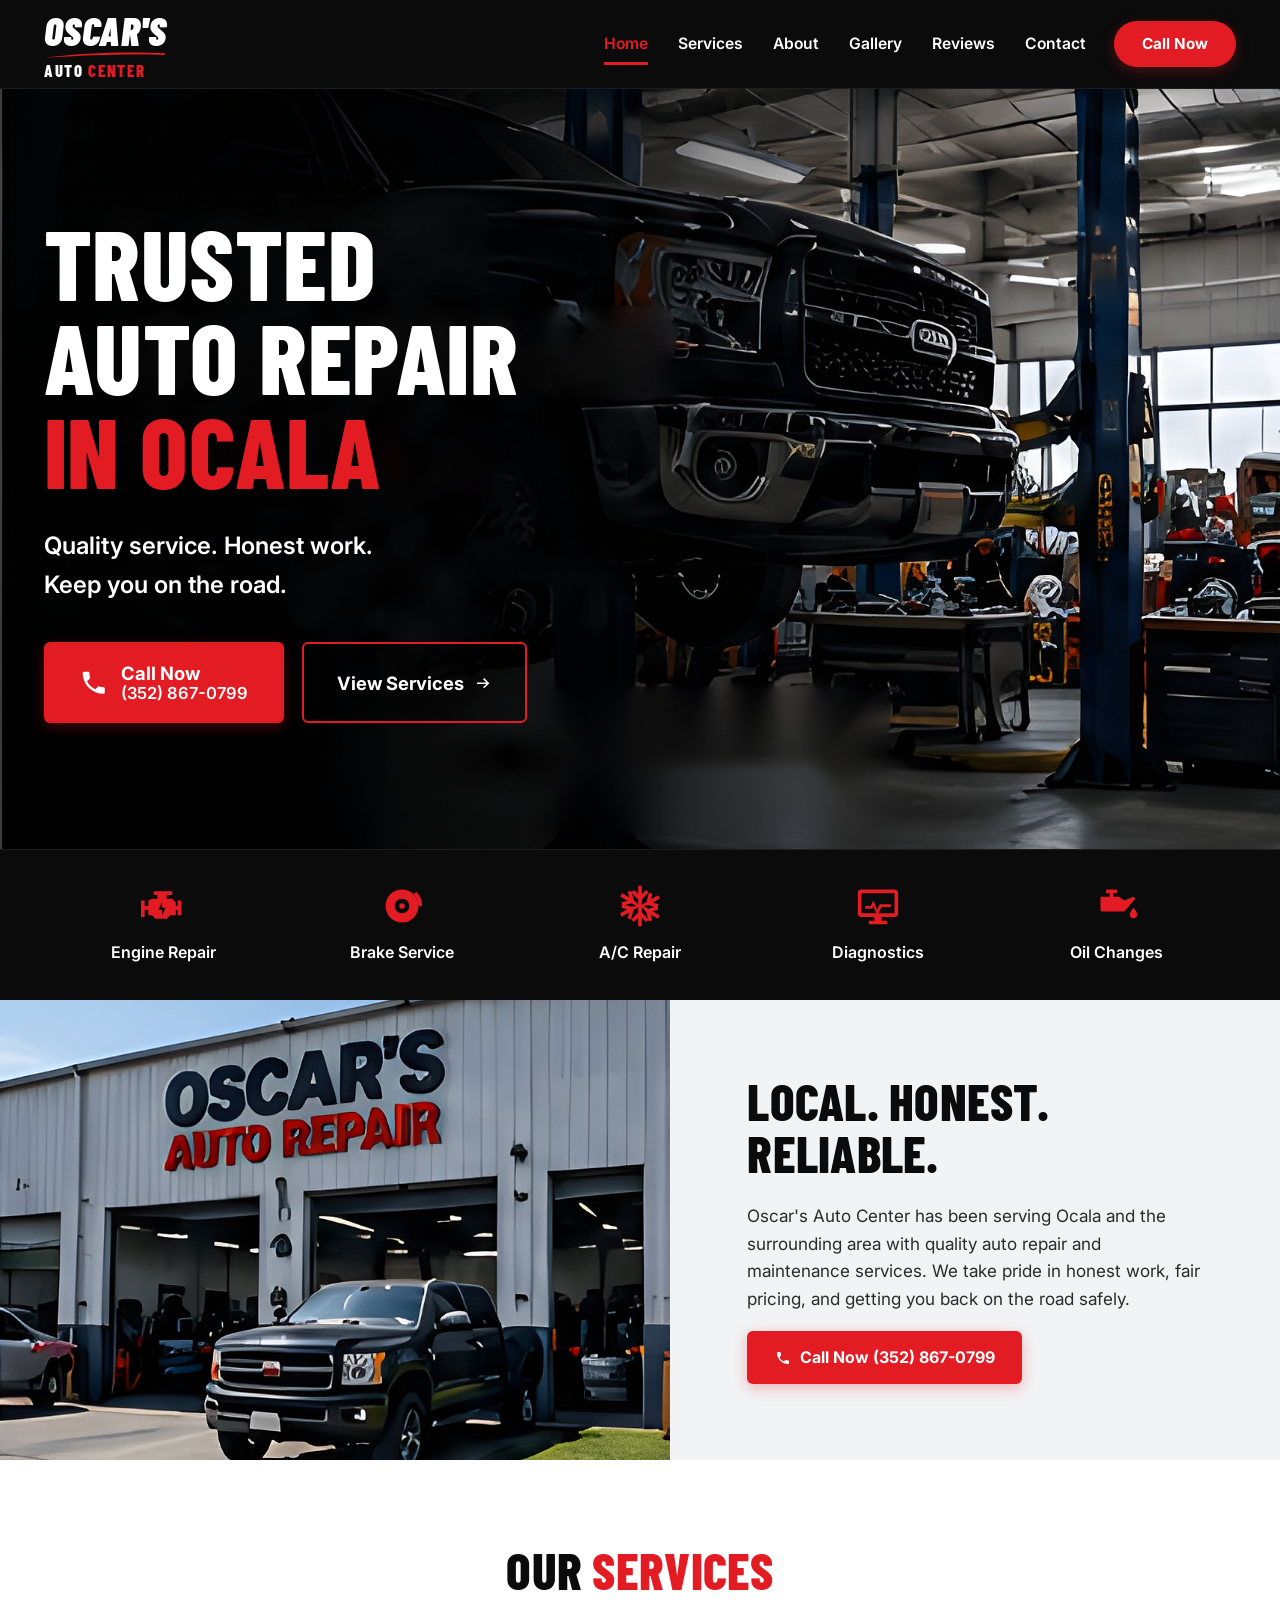
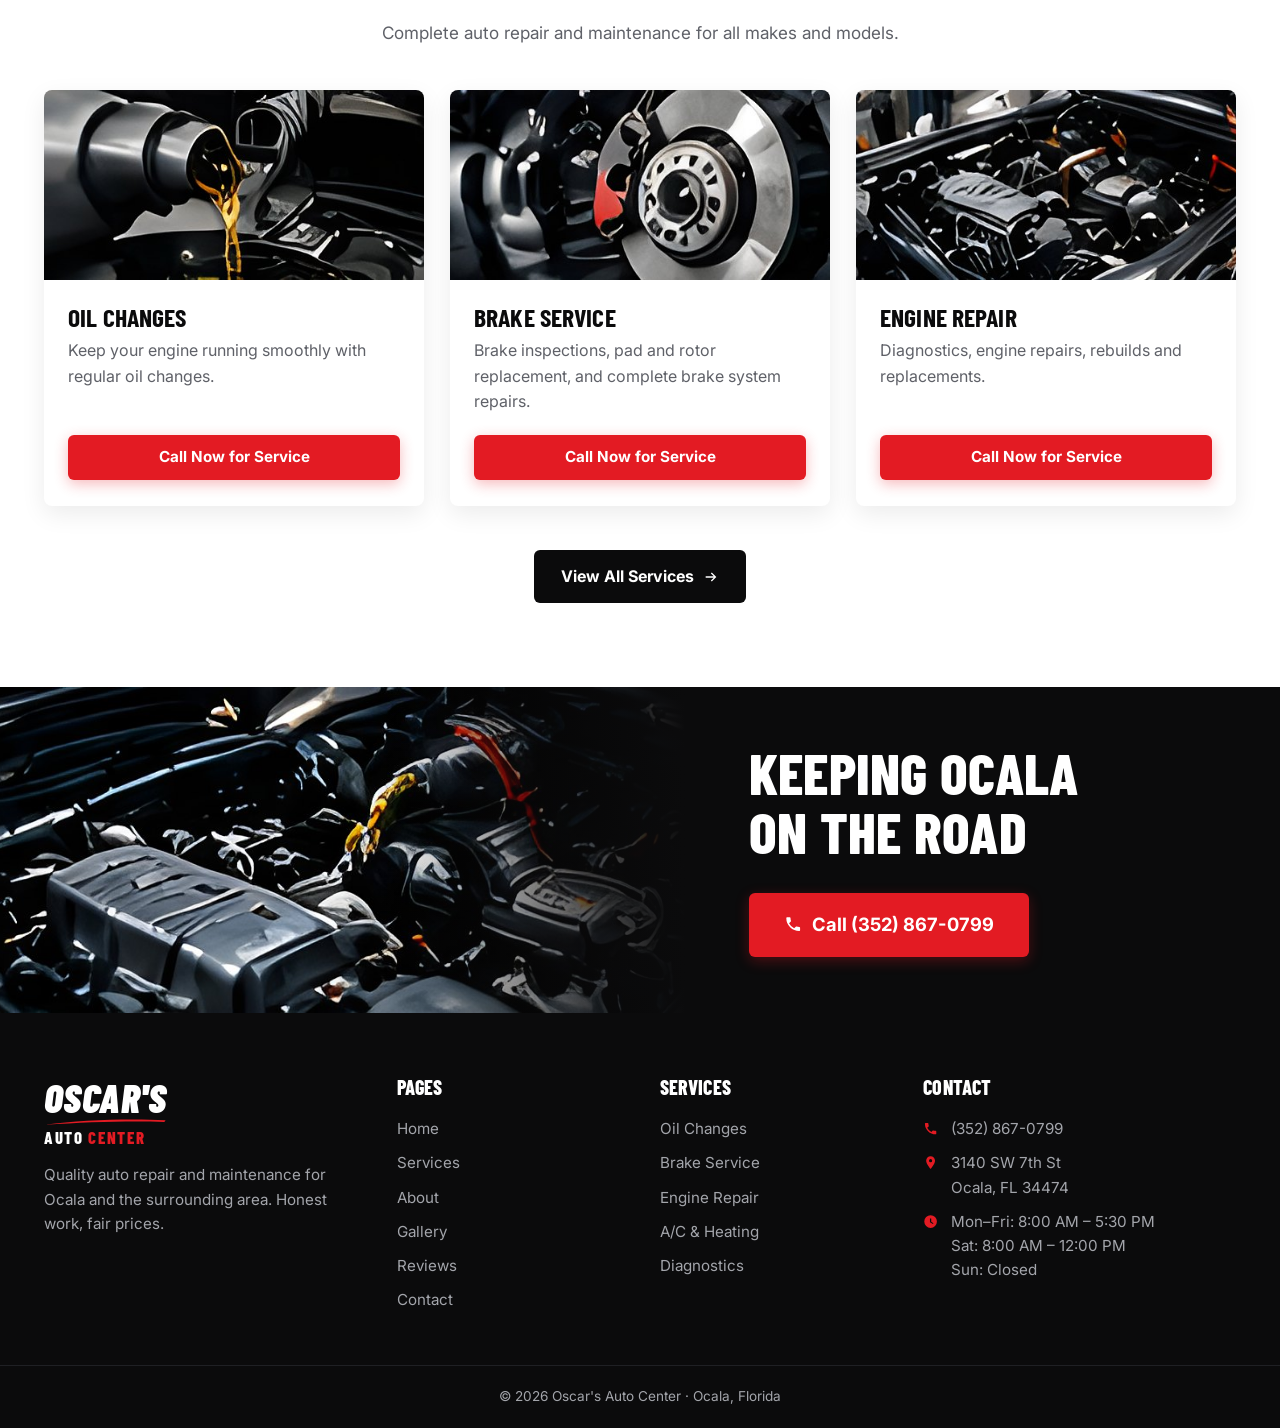
==== commit ee4765d5: "Use upscaled photos from the design mockups Co-Authored-By: Claude Opus 5.5 <noreply@anthropic.com> " ====
--- a/index.html
+++ b/index.html
@@ -14,10 +14,8 @@
 <link href="https://fonts.googleapis.com/css2?family=Barlow+Condensed:ital,wght@0,600;0,700;0,800;1,800;1,900&family=Inter:wght@400;500;600;700&display=swap" rel="stylesheet">
 <link rel="stylesheet" href="styles.css">
 <script>
-/* Use images/<name>.jpg when present, otherwise a stock photo, otherwise a styled placeholder. */
+/* If a photo is missing, show a styled placeholder instead of a broken image. */
 function imgFallback(el) {
-  var f = el.getAttribute("data-fallback");
-  if (f) { el.removeAttribute("data-fallback"); el.src = f; return; }
   el.onerror = null; el.style.visibility = "hidden";
   if (el.parentNode) el.parentNode.classList.add("img-missing");
 }
@@ -35,7 +33,7 @@
 </header>
 <main>
 <section class="hero">
-  <div class="hero__media"><img src="images/hero-home.jpg" data-fallback="https://images.unsplash.com/photo-1487754180451-c456f719a1fc?auto=format&fit=crop&w=2000&q=80" alt="Pickup truck on a lift inside Oscar's Auto Center" fetchpriority="high" decoding="async" onerror="imgFallback(this)"></div>
+  <div class="hero__media"><img src="images/hero-home.jpg" width="1692" height="1200" alt="Pickup truck on a lift inside Oscar's Auto Center" fetchpriority="high" decoding="async" onerror="imgFallback(this)"></div>
   <div class="container hero__content">
     <h1>Trusted<br>Auto Repair<br><span>In Ocala</span></h1>
     <p class="hero__lead">Quality service. Honest work.<br>Keep you on the road.</p>
@@ -53,7 +51,7 @@
 </section>
 
 <section class="split split--light">
-  <div class="split__media"><img src="images/shop.jpg" data-fallback="https://images.unsplash.com/photo-1530046339160-ce3e530c7d2f?auto=format&fit=crop&w=1400&q=80" alt="Oscar's Auto Center shop in Ocala" loading="lazy" decoding="async" onerror="imgFallback(this)"></div>
+  <div class="split__media"><img src="images/shop.jpg" width="896" height="768" alt="Oscar's Auto Center shop in Ocala" loading="lazy" decoding="async" onerror="imgFallback(this)"></div>
   <div class="split__text">
     <h2>Local. Honest.<br>Reliable.</h2>
     <p>Oscar's Auto Center has been serving Ocala and the surrounding area with quality auto repair and maintenance services. We take pride in honest work, fair pricing, and getting you back on the road safely.</p>
@@ -66,15 +64,15 @@
     <div class="section__head"><h2>Our <span>Services</span></h2><p>Complete auto repair and maintenance for all makes and models.</p></div>
     <div class="cards cards--3">
       <article class="card">
-        <div class="card__media"><img src="images/svc-oil.jpg" data-fallback="https://images.unsplash.com/photo-1487754180451-c456f719a1fc?auto=format&fit=crop&w=900&q=80" alt="Oil Changes" loading="lazy" decoding="async" onerror="imgFallback(this)"></div>
+        <div class="card__media"><img src="images/svc-oil.jpg" width="504" height="236" alt="Oil Changes" loading="lazy" decoding="async" onerror="imgFallback(this)"></div>
         <div class="card__body"><h3>Oil Changes</h3><p>Keep your engine running smoothly with regular oil changes.</p><a href="tel:+13528670799" class="btn btn--red btn--block">Call Now for Service</a></div>
       </article>
       <article class="card">
-        <div class="card__media"><img src="images/svc-brakes.jpg" data-fallback="https://images.unsplash.com/photo-1619642751034-765dfdf7c58e?auto=format&fit=crop&w=900&q=80" alt="Brake Service" loading="lazy" decoding="async" onerror="imgFallback(this)"></div>
+        <div class="card__media"><img src="images/svc-brakes.jpg" width="512" height="236" alt="Brake Service" loading="lazy" decoding="async" onerror="imgFallback(this)"></div>
         <div class="card__body"><h3>Brake Service</h3><p>Brake inspections, pad and rotor replacement, and complete brake system repairs.</p><a href="tel:+13528670799" class="btn btn--red btn--block">Call Now for Service</a></div>
       </article>
       <article class="card">
-        <div class="card__media"><img src="images/svc-engine.jpg" data-fallback="https://images.unsplash.com/photo-1486262715619-67b85e0b08d3?auto=format&fit=crop&w=900&q=80" alt="Engine Repair" loading="lazy" decoding="async" onerror="imgFallback(this)"></div>
+        <div class="card__media"><img src="images/svc-engine.jpg" width="504" height="236" alt="Engine Repair" loading="lazy" decoding="async" onerror="imgFallback(this)"></div>
         <div class="card__body"><h3>Engine Repair</h3><p>Diagnostics, engine repairs, rebuilds and replacements.</p><a href="tel:+13528670799" class="btn btn--red btn--block">Call Now for Service</a></div>
       </article>
     </div>
@@ -83,7 +81,7 @@
 </section>
 
 <section class="call-banner">
-  <div class="call-banner__media"><img src="images/banner.jpg" data-fallback="https://images.unsplash.com/photo-1486262715619-67b85e0b08d3?auto=format&fit=crop&w=1400&q=80" alt="Mechanic working on an engine" loading="lazy" decoding="async" onerror="imgFallback(this)"></div>
+  <div class="call-banner__media"><img src="images/banner.jpg" width="920" height="372" alt="Mechanic working on an engine" loading="lazy" decoding="async" onerror="imgFallback(this)"></div>
   <div class="call-banner__content">
     <h2>Keeping Ocala<br>On The Road</h2>
     <a href="tel:+13528670799" class="btn btn--red btn--xl"><svg viewBox="0 0 24 24" aria-hidden="true"><path d="M6.6 10.8a15.1 15.1 0 0 0 6.6 6.6l2.2-2.2c.3-.3.7-.4 1-.2 1.1.4 2.3.6 3.6.6.6 0 1 .4 1 1V20c0 .6-.4 1-1 1A17 17 0 0 1 3 4c0-.6.4-1 1-1h3.5c.6 0 1 .4 1 1 0 1.3.2 2.5.6 3.6.1.3 0 .7-.2 1l-2.3 2.2z"/></svg> Call (352) 867-0799</a>
--- a/styles.css
+++ b/styles.css
@@ -80,7 +80,8 @@
 .hero { position: relative; min-height: min(86vh, 760px); display: flex; align-items: center; color: #fff; background: var(--black); }
 .hero__media, .page-hero__media { position: absolute; inset: 0; }
 .hero__media::before, .page-hero__media::before { content: ""; position: absolute; inset: 0; z-index: 1;
-  background: linear-gradient(90deg, rgba(0,0,0,.88) 0%, rgba(0,0,0,.6) 45%, rgba(0,0,0,.15) 100%); }
+  background: linear-gradient(90deg, rgba(0,0,0,.7) 0%, rgba(0,0,0,.35) 45%, rgba(0,0,0,0) 75%); }
+.hero__media img, .page-hero__media img { object-position: 80% center; }
 .hero__content { position: relative; z-index: 2; padding-top: 80px; padding-bottom: 80px; }
 .hero h1 { color: #fff; font-size: clamp(3.2rem, 8vw, 6.2rem); line-height: .95; margin-bottom: .3em; }
 .hero h1 span, .page-hero h1 span { color: var(--red); }
@@ -120,7 +121,7 @@
 .cards--3 { grid-template-columns: repeat(3, 1fr); }
 .card { background: #fff; border-radius: var(--radius); overflow: hidden; box-shadow: var(--shadow); display: flex; flex-direction: column; transition: transform .25s, box-shadow .25s; }
 .card:hover { transform: translateY(-5px); box-shadow: 0 16px 36px rgba(0,0,0,.14); }
-.card__media { aspect-ratio: 16 / 10; }
+.card__media { aspect-ratio: 2 / 1; }
 .card__media img { transition: transform .5s; }
 .card:hover .card__media img { transform: scale(1.05); }
 .card__body { padding: 24px 24px 26px; display: flex; flex-direction: column; flex: 1; }
@@ -130,7 +131,7 @@
 /* About */
 .about { display: grid; grid-template-columns: 1fr 1.05fr; gap: 56px; align-items: center; }
 .about__text p { font-size: 1.07rem; }
-.about__media { border-radius: var(--radius); aspect-ratio: 4 / 3; box-shadow: var(--shadow); }
+.about__media { border-radius: var(--radius); aspect-ratio: 6 / 5; box-shadow: var(--shadow); }
 .values { display: grid; grid-template-columns: repeat(4, 1fr); margin-top: 72px; }
 .value { text-align: center; padding: 8px 24px; border-right: 1px solid var(--line); }
 .value:last-child { border-right: 0; }
@@ -151,7 +152,7 @@
 .filter:hover { background: #e4e5e9; }
 .filter.is-active { background: var(--red); color: #fff; }
 .gallery { display: grid; grid-template-columns: repeat(3, 1fr); gap: 14px; }
-.gallery__item { border: 0; padding: 0; cursor: zoom-in; aspect-ratio: 4 / 3; border-radius: 6px; }
+.gallery__item { border: 0; padding: 0; cursor: zoom-in; aspect-ratio: 3 / 2; border-radius: 6px; }
 .gallery__item img { transition: transform .4s; }
 .gallery__item:hover img { transform: scale(1.06); }
 .gallery__item.is-hidden { display: none; }
@@ -243,9 +244,9 @@
   .quick__item { padding: 24px 4px; font-size: .82rem; gap: 8px; }
   .quick__item svg { font-size: 34px; }
   .split, .call-banner { grid-template-columns: 1fr; }
-  .split__media { min-height: 0; aspect-ratio: 16 / 10; }
+  .split__media { min-height: 0; aspect-ratio: 7 / 6; }
   .split__text { max-width: none; padding: 48px 24px 56px; }
-  .call-banner__media { min-height: 0; aspect-ratio: 16 / 9; }
+  .call-banner__media { min-height: 0; aspect-ratio: 2 / 1; }
   .call-banner__media::after { background: linear-gradient(180deg, transparent 50%, var(--black)); }
   .call-banner__content { padding: 8px 24px 56px; }
   .about { grid-template-columns: 1fr; gap: 36px; }
@@ -260,8 +261,8 @@
   .split__text, .call-banner__content { padding-left: 16px; padding-right: 16px; }
 
   .hero { min-height: calc(100svh - var(--header-h) - 70px); align-items: flex-end; }
-  .hero__media::before { background: linear-gradient(180deg, rgba(0,0,0,.3) 0%, rgba(0,0,0,.7) 45%, rgba(0,0,0,.92) 100%); }
-  .page-hero__media::before { background: linear-gradient(90deg, rgba(0,0,0,.85), rgba(0,0,0,.55)); }
+  .hero__media::before { background: linear-gradient(180deg, rgba(0,0,0,0) 0%, rgba(0,0,0,.55) 45%, rgba(0,0,0,.92) 100%); }
+  .page-hero__media::before { background: linear-gradient(90deg, rgba(0,0,0,.75), rgba(0,0,0,.35)); }
   .hero__content { padding-top: 120px; padding-bottom: 40px; }
   .hero__actions { flex-direction: column; gap: 12px; }
   .hero__actions .btn { width: 100%; }
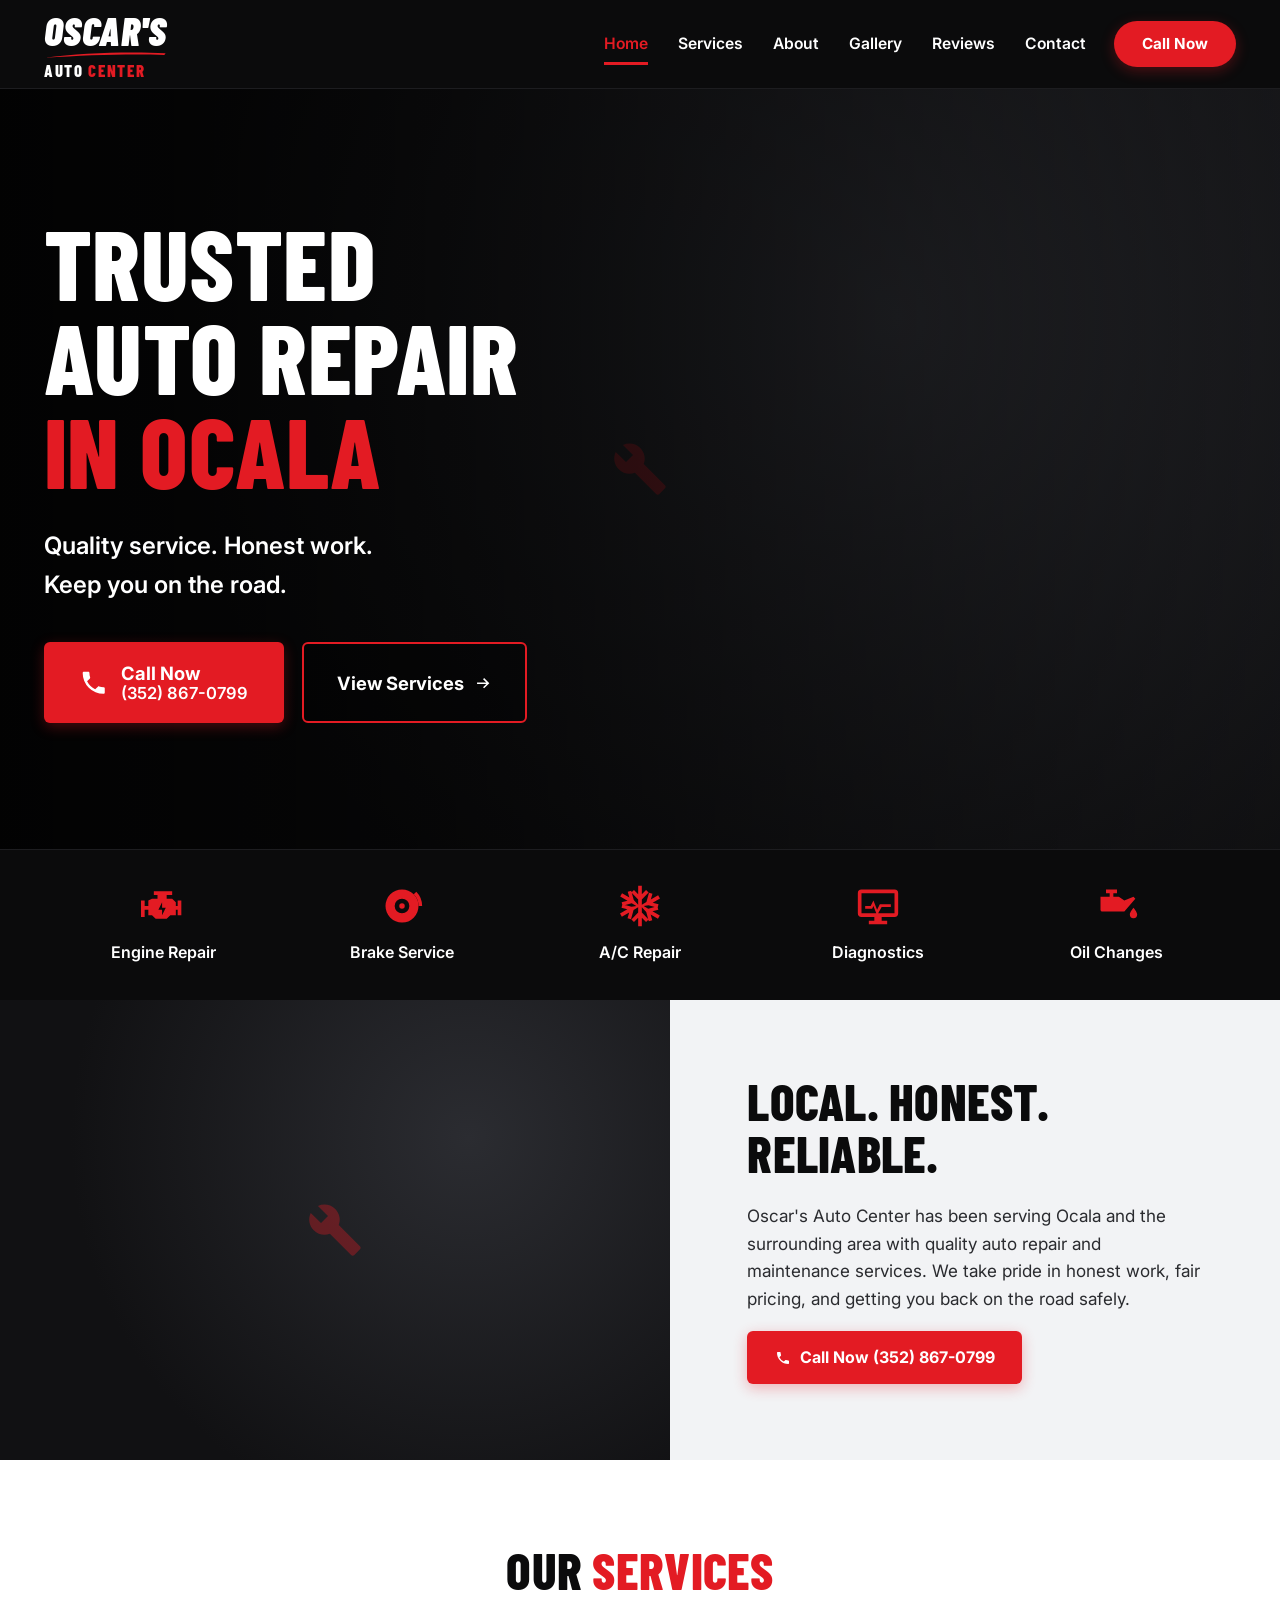
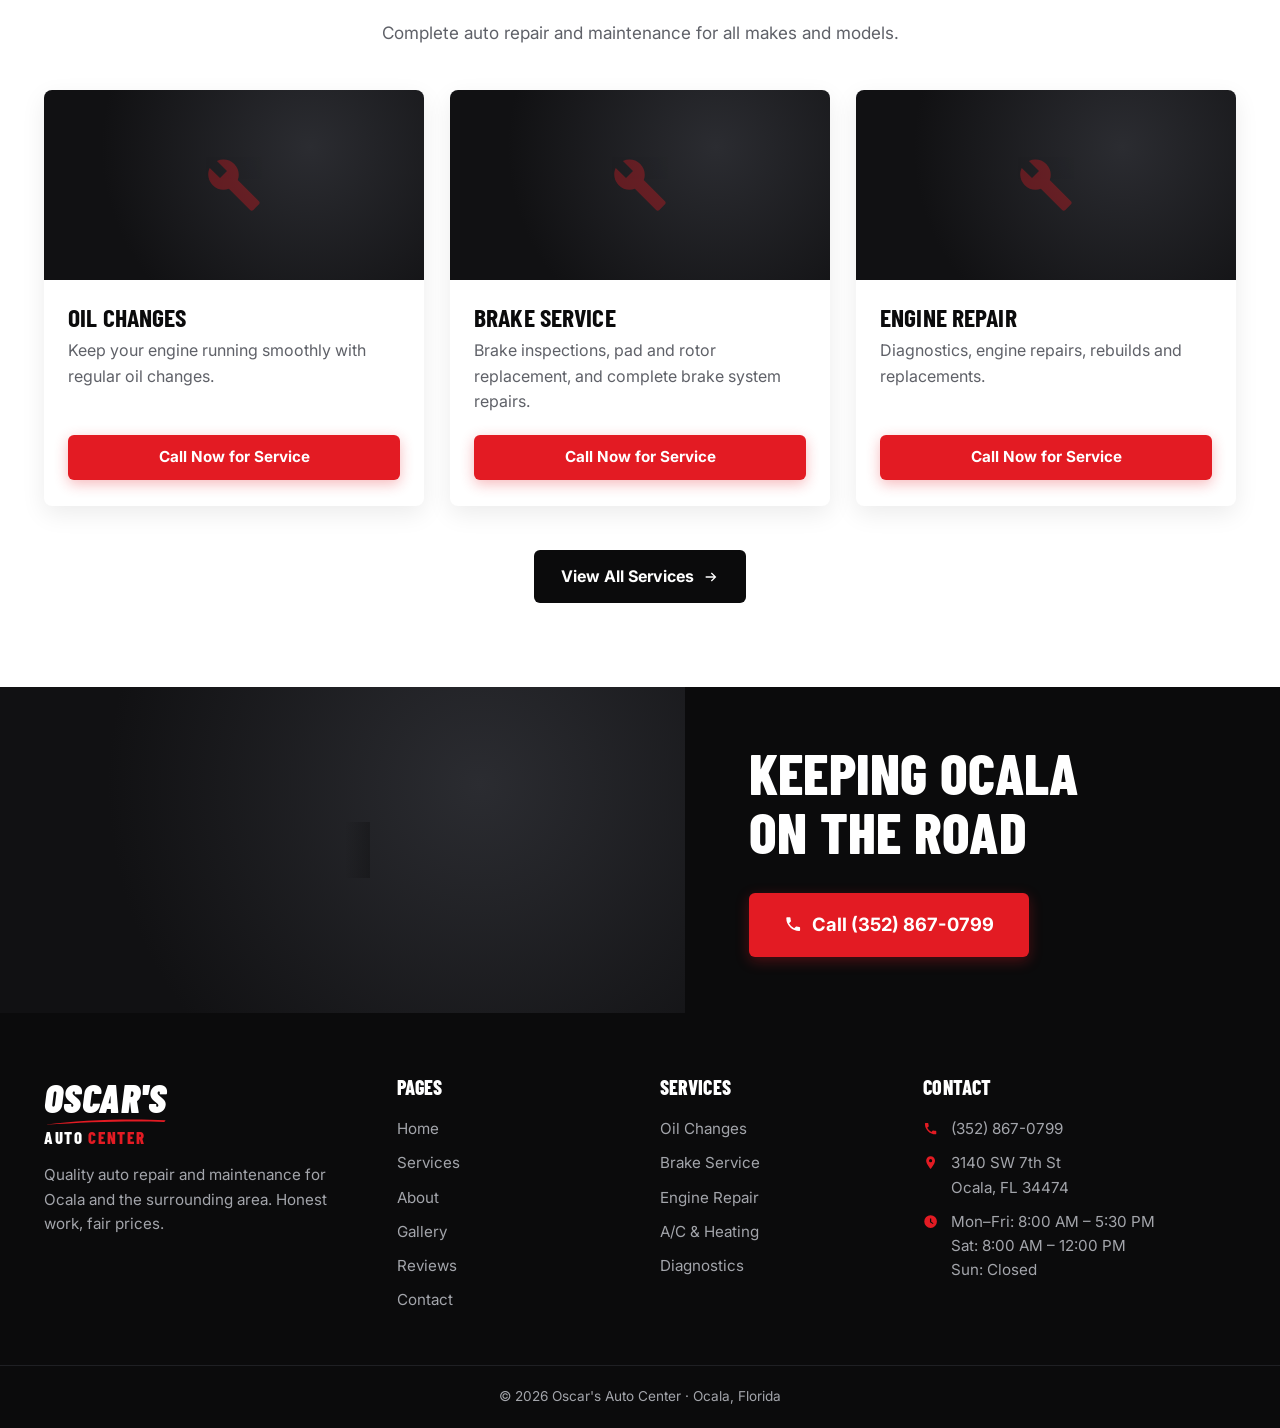
==== commit 13eb58c6: "Switch back to stock photos, served at full resolution for each screen size Co-Authored-By: Claude O" ====
--- a/index.html
+++ b/index.html
@@ -33,7 +33,7 @@
 </header>
 <main>
 <section class="hero">
-  <div class="hero__media"><img src="images/hero-home.jpg" width="1692" height="1200" alt="Pickup truck on a lift inside Oscar's Auto Center" fetchpriority="high" decoding="async" onerror="imgFallback(this)"></div>
+  <div class="hero__media"><picture><source media="(max-width: 640px)" srcset="https://images.unsplash.com/photo-1487754180451-c456f719a1fc?auto=format&fit=crop&q=80&w=800&h=1333 800w, https://images.unsplash.com/photo-1487754180451-c456f719a1fc?auto=format&fit=crop&q=80&w=1200&h=2000 1200w" sizes="100vw"><img src="https://images.unsplash.com/photo-1487754180451-c456f719a1fc?auto=format&fit=crop&q=80&w=1920" srcset="https://images.unsplash.com/photo-1487754180451-c456f719a1fc?auto=format&fit=crop&q=80&w=1280 1280w, https://images.unsplash.com/photo-1487754180451-c456f719a1fc?auto=format&fit=crop&q=80&w=1920 1920w, https://images.unsplash.com/photo-1487754180451-c456f719a1fc?auto=format&fit=crop&q=80&w=2560 2560w, https://images.unsplash.com/photo-1487754180451-c456f719a1fc?auto=format&fit=crop&q=80&w=3200 3200w" sizes="100vw" alt="Pickup truck on a lift inside Oscar's Auto Center" fetchpriority="high" decoding="async" onerror="imgFallback(this)"></picture></div>
   <div class="container hero__content">
     <h1>Trusted<br>Auto Repair<br><span>In Ocala</span></h1>
     <p class="hero__lead">Quality service. Honest work.<br>Keep you on the road.</p>
@@ -51,7 +51,7 @@
 </section>
 
 <section class="split split--light">
-  <div class="split__media"><img src="images/shop.jpg" width="896" height="768" alt="Oscar's Auto Center shop in Ocala" loading="lazy" decoding="async" onerror="imgFallback(this)"></div>
+  <div class="split__media"><img src="https://images.unsplash.com/photo-1530046339160-ce3e530c7d2f?auto=format&fit=crop&q=80&w=1200" srcset="https://images.unsplash.com/photo-1530046339160-ce3e530c7d2f?auto=format&fit=crop&q=80&w=800 800w, https://images.unsplash.com/photo-1530046339160-ce3e530c7d2f?auto=format&fit=crop&q=80&w=1200 1200w, https://images.unsplash.com/photo-1530046339160-ce3e530c7d2f?auto=format&fit=crop&q=80&w=1600 1600w, https://images.unsplash.com/photo-1530046339160-ce3e530c7d2f?auto=format&fit=crop&q=80&w=2000 2000w" sizes="(max-width: 920px) 100vw, 55vw" alt="Oscar's Auto Center shop in Ocala" loading="lazy" decoding="async" onerror="imgFallback(this)"></div>
   <div class="split__text">
     <h2>Local. Honest.<br>Reliable.</h2>
     <p>Oscar's Auto Center has been serving Ocala and the surrounding area with quality auto repair and maintenance services. We take pride in honest work, fair pricing, and getting you back on the road safely.</p>
@@ -64,15 +64,15 @@
     <div class="section__head"><h2>Our <span>Services</span></h2><p>Complete auto repair and maintenance for all makes and models.</p></div>
     <div class="cards cards--3">
       <article class="card">
-        <div class="card__media"><img src="images/svc-oil.jpg" width="504" height="236" alt="Oil Changes" loading="lazy" decoding="async" onerror="imgFallback(this)"></div>
+        <div class="card__media"><img src="https://images.unsplash.com/photo-1487754180451-c456f719a1fc?auto=format&fit=crop&q=80&w=720" srcset="https://images.unsplash.com/photo-1487754180451-c456f719a1fc?auto=format&fit=crop&q=80&w=480 480w, https://images.unsplash.com/photo-1487754180451-c456f719a1fc?auto=format&fit=crop&q=80&w=720 720w, https://images.unsplash.com/photo-1487754180451-c456f719a1fc?auto=format&fit=crop&q=80&w=960 960w, https://images.unsplash.com/photo-1487754180451-c456f719a1fc?auto=format&fit=crop&q=80&w=1200 1200w" sizes="(max-width: 640px) 100vw, (max-width: 1024px) 50vw, 400px" alt="Oil Changes" loading="lazy" decoding="async" onerror="imgFallback(this)"></div>
         <div class="card__body"><h3>Oil Changes</h3><p>Keep your engine running smoothly with regular oil changes.</p><a href="tel:+13528670799" class="btn btn--red btn--block">Call Now for Service</a></div>
       </article>
       <article class="card">
-        <div class="card__media"><img src="images/svc-brakes.jpg" width="512" height="236" alt="Brake Service" loading="lazy" decoding="async" onerror="imgFallback(this)"></div>
+        <div class="card__media"><img src="https://images.unsplash.com/photo-1619642751034-765dfdf7c58e?auto=format&fit=crop&q=80&w=720" srcset="https://images.unsplash.com/photo-1619642751034-765dfdf7c58e?auto=format&fit=crop&q=80&w=480 480w, https://images.unsplash.com/photo-1619642751034-765dfdf7c58e?auto=format&fit=crop&q=80&w=720 720w, https://images.unsplash.com/photo-1619642751034-765dfdf7c58e?auto=format&fit=crop&q=80&w=960 960w, https://images.unsplash.com/photo-1619642751034-765dfdf7c58e?auto=format&fit=crop&q=80&w=1200 1200w" sizes="(max-width: 640px) 100vw, (max-width: 1024px) 50vw, 400px" alt="Brake Service" loading="lazy" decoding="async" onerror="imgFallback(this)"></div>
         <div class="card__body"><h3>Brake Service</h3><p>Brake inspections, pad and rotor replacement, and complete brake system repairs.</p><a href="tel:+13528670799" class="btn btn--red btn--block">Call Now for Service</a></div>
       </article>
       <article class="card">
-        <div class="card__media"><img src="images/svc-engine.jpg" width="504" height="236" alt="Engine Repair" loading="lazy" decoding="async" onerror="imgFallback(this)"></div>
+        <div class="card__media"><img src="https://images.unsplash.com/photo-1486262715619-67b85e0b08d3?auto=format&fit=crop&q=80&w=720" srcset="https://images.unsplash.com/photo-1486262715619-67b85e0b08d3?auto=format&fit=crop&q=80&w=480 480w, https://images.unsplash.com/photo-1486262715619-67b85e0b08d3?auto=format&fit=crop&q=80&w=720 720w, https://images.unsplash.com/photo-1486262715619-67b85e0b08d3?auto=format&fit=crop&q=80&w=960 960w, https://images.unsplash.com/photo-1486262715619-67b85e0b08d3?auto=format&fit=crop&q=80&w=1200 1200w" sizes="(max-width: 640px) 100vw, (max-width: 1024px) 50vw, 400px" alt="Engine Repair" loading="lazy" decoding="async" onerror="imgFallback(this)"></div>
         <div class="card__body"><h3>Engine Repair</h3><p>Diagnostics, engine repairs, rebuilds and replacements.</p><a href="tel:+13528670799" class="btn btn--red btn--block">Call Now for Service</a></div>
       </article>
     </div>
@@ -81,7 +81,7 @@
 </section>
 
 <section class="call-banner">
-  <div class="call-banner__media"><img src="images/banner.jpg" width="920" height="372" alt="Mechanic working on an engine" loading="lazy" decoding="async" onerror="imgFallback(this)"></div>
+  <div class="call-banner__media"><img src="https://images.unsplash.com/photo-1486262715619-67b85e0b08d3?auto=format&fit=crop&q=80&w=1200" srcset="https://images.unsplash.com/photo-1486262715619-67b85e0b08d3?auto=format&fit=crop&q=80&w=800 800w, https://images.unsplash.com/photo-1486262715619-67b85e0b08d3?auto=format&fit=crop&q=80&w=1200 1200w, https://images.unsplash.com/photo-1486262715619-67b85e0b08d3?auto=format&fit=crop&q=80&w=1600 1600w, https://images.unsplash.com/photo-1486262715619-67b85e0b08d3?auto=format&fit=crop&q=80&w=2000 2000w" sizes="(max-width: 920px) 100vw, 55vw" alt="Mechanic working on an engine" loading="lazy" decoding="async" onerror="imgFallback(this)"></div>
   <div class="call-banner__content">
     <h2>Keeping Ocala<br>On The Road</h2>
     <a href="tel:+13528670799" class="btn btn--red btn--xl"><svg viewBox="0 0 24 24" aria-hidden="true"><path d="M6.6 10.8a15.1 15.1 0 0 0 6.6 6.6l2.2-2.2c.3-.3.7-.4 1-.2 1.1.4 2.3.6 3.6.6.6 0 1 .4 1 1V20c0 .6-.4 1-1 1A17 17 0 0 1 3 4c0-.6.4-1 1-1h3.5c.6 0 1 .4 1 1 0 1.3.2 2.5.6 3.6.1.3 0 .7-.2 1l-2.3 2.2z"/></svg> Call (352) 867-0799</a>
--- a/styles.css
+++ b/styles.css
@@ -80,8 +80,8 @@
 .hero { position: relative; min-height: min(86vh, 760px); display: flex; align-items: center; color: #fff; background: var(--black); }
 .hero__media, .page-hero__media { position: absolute; inset: 0; }
 .hero__media::before, .page-hero__media::before { content: ""; position: absolute; inset: 0; z-index: 1;
-  background: linear-gradient(90deg, rgba(0,0,0,.7) 0%, rgba(0,0,0,.35) 45%, rgba(0,0,0,0) 75%); }
-.hero__media img, .page-hero__media img { object-position: 80% center; }
+  background: linear-gradient(90deg, rgba(0,0,0,.88) 0%, rgba(0,0,0,.6) 45%, rgba(0,0,0,.2) 100%); }
+.hero__media picture, .page-hero__media picture { display: contents; }
 .hero__content { position: relative; z-index: 2; padding-top: 80px; padding-bottom: 80px; }
 .hero h1 { color: #fff; font-size: clamp(3.2rem, 8vw, 6.2rem); line-height: .95; margin-bottom: .3em; }
 .hero h1 span, .page-hero h1 span { color: var(--red); }
@@ -261,8 +261,8 @@
   .split__text, .call-banner__content { padding-left: 16px; padding-right: 16px; }
 
   .hero { min-height: calc(100svh - var(--header-h) - 70px); align-items: flex-end; }
-  .hero__media::before { background: linear-gradient(180deg, rgba(0,0,0,0) 0%, rgba(0,0,0,.55) 45%, rgba(0,0,0,.92) 100%); }
-  .page-hero__media::before { background: linear-gradient(90deg, rgba(0,0,0,.75), rgba(0,0,0,.35)); }
+  .hero__media::before { background: linear-gradient(180deg, rgba(0,0,0,.3) 0%, rgba(0,0,0,.7) 45%, rgba(0,0,0,.92) 100%); }
+  .page-hero__media::before { background: linear-gradient(90deg, rgba(0,0,0,.85), rgba(0,0,0,.55)); }
   .hero__content { padding-top: 120px; padding-bottom: 40px; }
   .hero__actions { flex-direction: column; gap: 12px; }
   .hero__actions .btn { width: 100%; }
